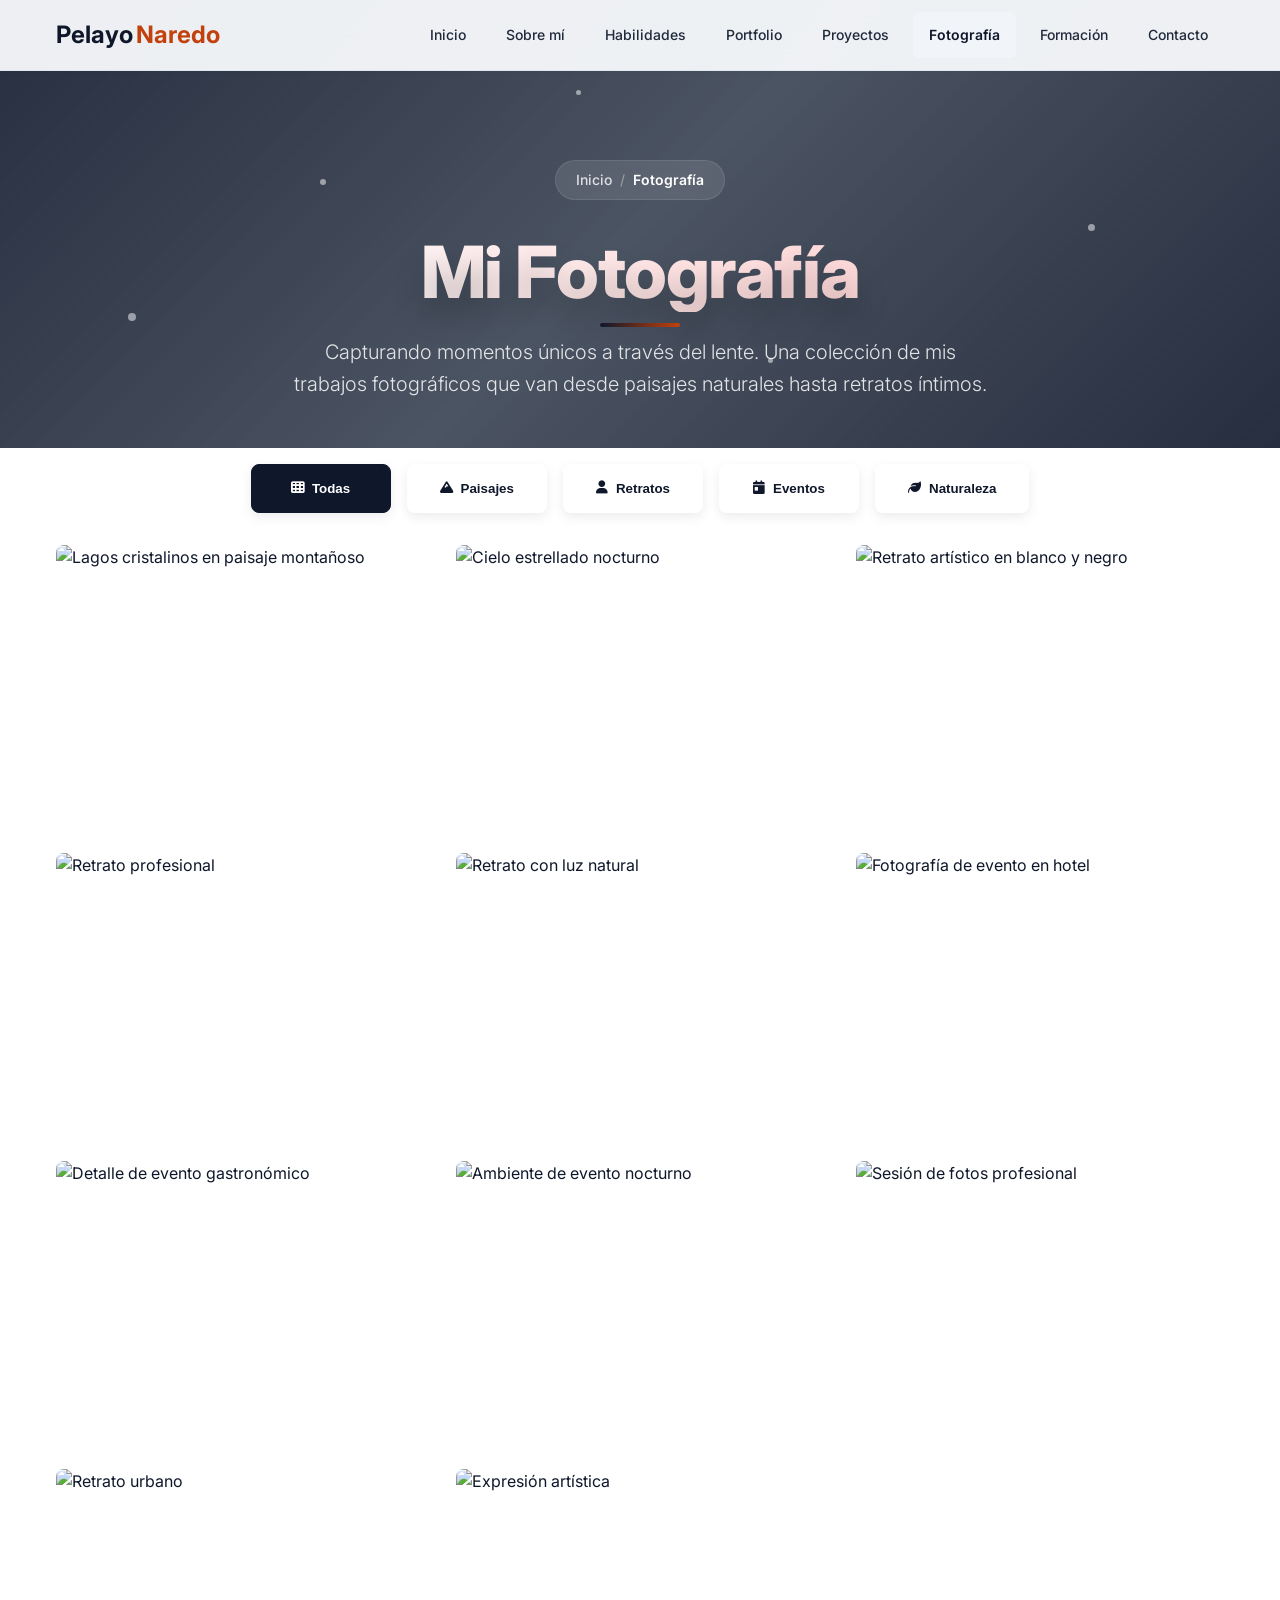
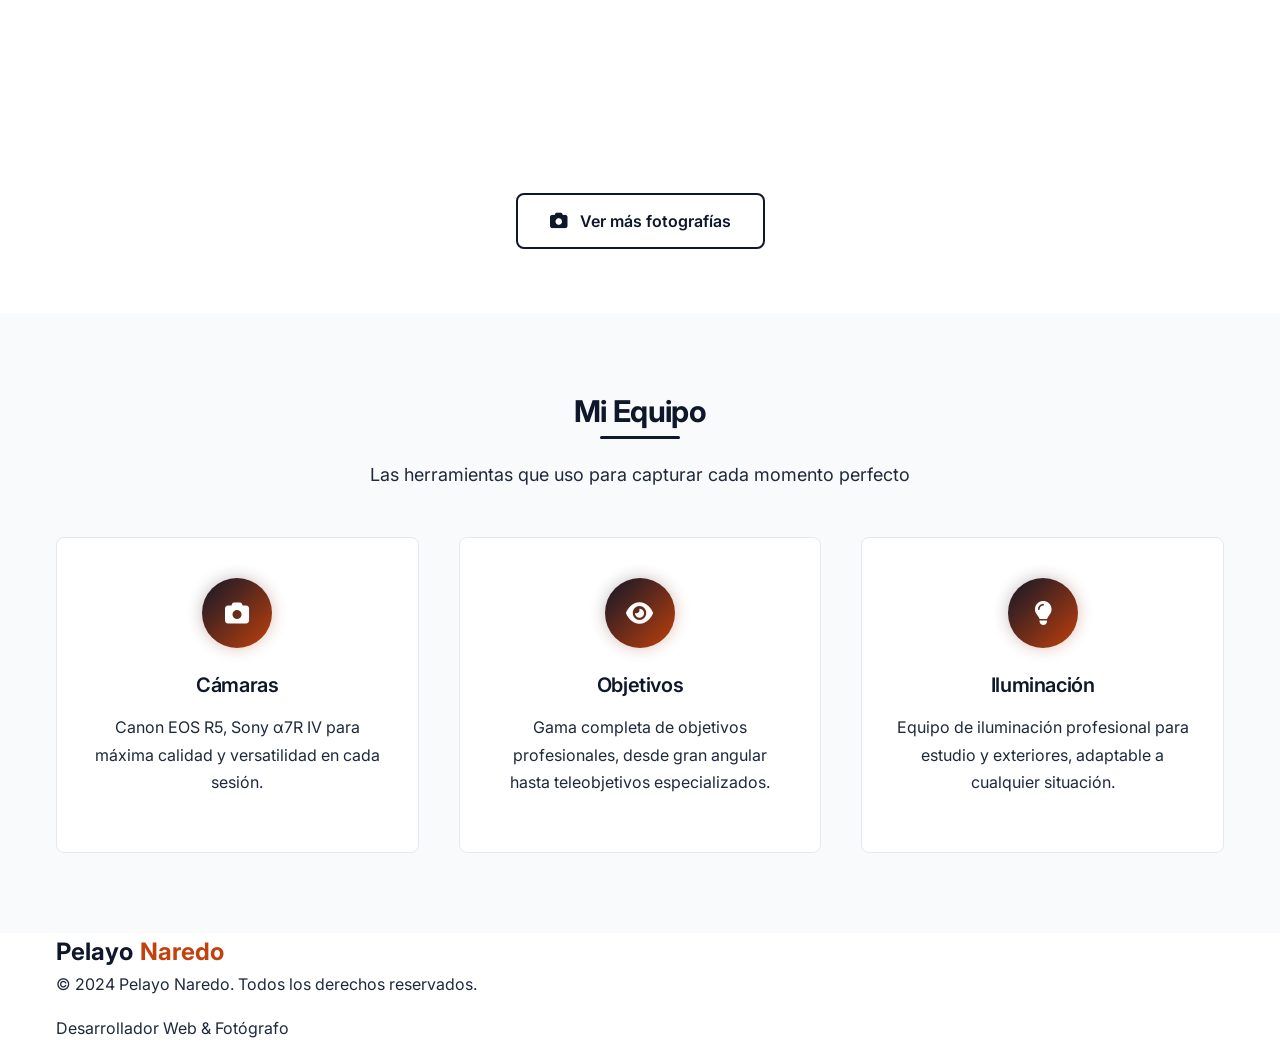
==== photography/index.html @ fce271da "Pagina actualizada completamente" ====
<!DOCTYPE html>
<html lang="es">
  <head>
    <meta charset="UTF-8" />
    <meta name="viewport" content="width=device-width, initial-scale=1.0" />
    <title>Fotografía - Pelayo Naredo</title>
    <meta
      name="description"
      content="Portfolio fotográfico de Pelayo Naredo. Fotografía de paisajes, retratos y eventos con enfoque artístico y profesional."
    />
    <meta
      name="keywords"
      content="fotografía, portfolio fotográfico, paisajes, retratos, eventos, fotografía profesional"
    />
    <meta name="author" content="Pelayo Naredo" />

    <!-- Open Graph / Facebook -->
    <meta property="og:type" content="website" />
    <meta
      property="og:url"
      content="https://pelayonaredo.github.io/photography/"
    />
    <meta property="og:title" content="Fotografía - Pelayo Naredo" />
    <meta
      property="og:description"
      content="Portfolio fotográfico de Pelayo Naredo"
    />
    <meta property="og:image" content="../images/fotografía/lagos01.jpg" />

    <!-- Favicon -->
    <link rel="icon" type="image/x-icon" href="../favicon.ico" />

    <!-- Google Fonts -->
    <link rel="preconnect" href="https://fonts.googleapis.com" />
    <link rel="preconnect" href="https://fonts.gstatic.com" crossorigin />
    <link
      href="https://fonts.googleapis.com/css2?family=Inter:wght@300;400;500;600;700&family=Playfair+Display:wght@400;500;600;700&display=swap"
      rel="stylesheet"
    />

    <!-- Font Awesome -->
    <link
      rel="stylesheet"
      href="https://cdnjs.cloudflare.com/ajax/libs/font-awesome/6.4.0/css/all.min.css"
    />

    <!-- AOS Animation Library -->
    <link href="https://unpkg.com/aos@2.3.1/dist/aos.css" rel="stylesheet" />

    <!-- Lightbox CSS -->
    <link
      rel="stylesheet"
      href="https://cdnjs.cloudflare.com/ajax/libs/lightbox2/2.11.4/css/lightbox.min.css"
    />

    <!-- Base CSS -->
    <link rel="stylesheet" href="../css/style.css" />
    <!-- Photography specific CSS -->
    <link rel="stylesheet" href="./css/photography.css" />
  </head>
  <body>
    <!-- Navigation -->
    <nav class="navbar" id="navbar">
      <div class="nav-container">
        <div class="nav-logo">
          <a href="../index.html">
            <span class="logo-text">Pelayo</span>
            <span class="logo-accent">Naredo</span>
          </a>
        </div>

        <div class="nav-menu" id="nav-menu">
          <a href="../index.html" class="nav-link">Inicio</a>
          <a href="../index.html#about" class="nav-link">Sobre mí</a>
          <a href="../index.html#skills" class="nav-link">Habilidades</a>
          <a href="../index.html#portfolio-preview" class="nav-link"
            >Portfolio</a
          >
          <a href="../projects/index.html" class="nav-link">Proyectos</a>
          <a href="./index.html" class="nav-link active">Fotografía</a>
          <a href="../index.html#formation" class="nav-link">Formación</a>
          <a href="../index.html#contact" class="nav-link">Contacto</a>
        </div>

        <button
          class="nav-toggle"
          id="nav-toggle"
          aria-label="Abrir menú de navegación"
        >
          <span class="bar"></span>
          <span class="bar"></span>
          <span class="bar"></span>
        </button>
      </div>
    </nav>
    <!-- Page Header -->
    <header class="page-header photography-header">
      <!-- Elementos decorativos para animación -->
      <div class="particle"></div>
      <div class="particle"></div>
      <div class="particle"></div>
      <div class="particle"></div>
      <div class="particle"></div>

      <!-- Efecto de marco fotográfico -->
      <div class="photo-frame">
        <div class="frame-corner corner-top-left"></div>
        <div class="frame-corner corner-top-right"></div>
        <div class="frame-corner corner-bottom-left"></div>
        <div class="frame-corner corner-bottom-right"></div>
      </div>

      <div class="container">
        <div class="page-header-content" data-aos="fade-up">
          <nav aria-label="breadcrumb" class="breadcrumb">
            <a href="../index.html" class="breadcrumb-link">Inicio</a>
            <span class="breadcrumb-separator">/</span>
            <span class="breadcrumb-current">Fotografía</span>
          </nav>
          <h1 class="page-title">Mi Fotografía</h1>
          <p class="page-subtitle">
            Capturando momentos únicos a través del lente. Una colección de mis
            trabajos fotográficos que van desde paisajes naturales hasta
            retratos íntimos.
          </p>
        </div>
      </div>
    </header>

    <!-- Filter Section -->
    <section class="filter-section">
      <div class="container">
        <div class="filter-controls" data-aos="fade-up" data-aos-delay="200">
          <button
            class="filter-btn active"
            data-filter="all"
            aria-pressed="true"
          >
            <i class="fas fa-th" aria-hidden="true"></i>
            Todas
          </button>
          <button
            class="filter-btn"
            data-filter="landscapes"
            aria-pressed="false"
          >
            <i class="fas fa-mountain" aria-hidden="true"></i>
            Paisajes
          </button>
          <button
            class="filter-btn"
            data-filter="portraits"
            aria-pressed="false"
          >
            <i class="fas fa-user" aria-hidden="true"></i>
            Retratos
          </button>
          <button class="filter-btn" data-filter="events" aria-pressed="false">
            <i class="fas fa-calendar-day" aria-hidden="true"></i>
            Eventos
          </button>
          <button class="filter-btn" data-filter="nature" aria-pressed="false">
            <i class="fas fa-leaf" aria-hidden="true"></i>
            Naturaleza
          </button>
        </div>
      </div>
    </section>

    <!-- Photography Gallery -->
    <main class="photography-main">
      <div class="container">
        <div class="photography-grid" id="photography-grid">
          <!-- Lagos -->
          <article
            class="photo-item"
            data-category="landscapes nature"
            data-aos="fade-up"
            data-aos-delay="100"
          >
            <div class="photo-container">
              <img
                src="../images/fotografía/lagos01.jpg"
                alt="Lagos cristalinos en paisaje montañoso"
                loading="lazy"
              />
              <div class="photo-overlay">
                <div class="photo-info">
                  <h3 class="photo-title">Lagos Cristalinos</h3>
                  <p class="photo-category">Paisajes • Naturaleza</p>
                </div>
                <div class="photo-actions">
                  <a
                    href="../images/fotografía/lagos01.jpg"
                    data-lightbox="gallery"
                    data-title="Lagos Cristalinos - Capturando la serenidad de las aguas montañosas"
                    class="photo-action-btn"
                    aria-label="Ver imagen en tamaño completo"
                  >
                    <i class="fas fa-expand" aria-hidden="true"></i>
                  </a>
                  <button
                    class="photo-action-btn photo-info-btn"
                    data-photo="lagos01"
                    aria-label="Ver información de la foto"
                  >
                    <i class="fas fa-info" aria-hidden="true"></i>
                  </button>
                </div>
              </div>
            </div>
          </article>

          <!-- Estrellas -->
          <article
            class="photo-item"
            data-category="landscapes nature"
            data-aos="fade-up"
            data-aos-delay="150"
          >
            <div class="photo-container">
              <img
                src="../images/fotografía/estrellas01.jpg"
                alt="Cielo estrellado nocturno"
                loading="lazy"
              />
              <div class="photo-overlay">
                <div class="photo-info">
                  <h3 class="photo-title">Cielo Estrellado</h3>
                  <p class="photo-category">Paisajes • Nocturna</p>
                </div>
                <div class="photo-actions">
                  <a
                    href="../images/fotografía/estrellas01.jpg"
                    data-lightbox="gallery"
                    data-title="Cielo Estrellado - La magia de la fotografía nocturna"
                    class="photo-action-btn"
                    aria-label="Ver imagen en tamaño completo"
                  >
                    <i class="fas fa-expand" aria-hidden="true"></i>
                  </a>
                  <button
                    class="photo-action-btn photo-info-btn"
                    data-photo="estrellas01"
                    aria-label="Ver información de la foto"
                  >
                    <i class="fas fa-info" aria-hidden="true"></i>
                  </button>
                </div>
              </div>
            </div>
          </article>

          <!-- Retrato DB1 -->
          <article
            class="photo-item"
            data-category="portraits"
            data-aos="fade-up"
            data-aos-delay="200"
          >
            <div class="photo-container">
              <img
                src="../images/fotografía/db1.jpg"
                alt="Retrato artístico en blanco y negro"
                loading="lazy"
              />
              <div class="photo-overlay">
                <div class="photo-info">
                  <h3 class="photo-title">Retrato Artístico</h3>
                  <p class="photo-category">Retratos • B&N</p>
                </div>
                <div class="photo-actions">
                  <a
                    href="../images/fotografía/db1.jpg"
                    data-lightbox="gallery"
                    data-title="Retrato Artístico - Expresión y emoción en blanco y negro"
                    class="photo-action-btn"
                    aria-label="Ver imagen en tamaño completo"
                  >
                    <i class="fas fa-expand" aria-hidden="true"></i>
                  </a>
                  <button
                    class="photo-action-btn photo-info-btn"
                    data-photo="db1"
                    aria-label="Ver información de la foto"
                  >
                    <i class="fas fa-info" aria-hidden="true"></i>
                  </button>
                </div>
              </div>
            </div>
          </article>

          <!-- Retrato DB2 -->
          <article
            class="photo-item"
            data-category="portraits"
            data-aos="fade-up"
            data-aos-delay="250"
          >
            <div class="photo-container">
              <img
                src="../images/fotografía/db2.jpg"
                alt="Retrato profesional"
                loading="lazy"
              />
              <div class="photo-overlay">
                <div class="photo-info">
                  <h3 class="photo-title">Retrato Profesional</h3>
                  <p class="photo-category">Retratos • Estudio</p>
                </div>
                <div class="photo-actions">
                  <a
                    href="../images/fotografía/db2.jpg"
                    data-lightbox="gallery"
                    data-title="Retrato Profesional - Iluminación y composición estudiada"
                    class="photo-action-btn"
                    aria-label="Ver imagen en tamaño completo"
                  >
                    <i class="fas fa-expand" aria-hidden="true"></i>
                  </a>
                  <button
                    class="photo-action-btn photo-info-btn"
                    data-photo="db2"
                    aria-label="Ver información de la foto"
                  >
                    <i class="fas fa-info" aria-hidden="true"></i>
                  </button>
                </div>
              </div>
            </div>
          </article>

          <!-- Retrato DB3 -->
          <article
            class="photo-item"
            data-category="portraits"
            data-aos="fade-up"
            data-aos-delay="300"
          >
            <div class="photo-container">
              <img
                src="../images/fotografía/db3.jpg"
                alt="Retrato con luz natural"
                loading="lazy"
              />
              <div class="photo-overlay">
                <div class="photo-info">
                  <h3 class="photo-title">Luz Natural</h3>
                  <p class="photo-category">Retratos • Exterior</p>
                </div>
                <div class="photo-actions">
                  <a
                    href="../images/fotografía/db3.jpg"
                    data-lightbox="gallery"
                    data-title="Luz Natural - Aprovechando la iluminación dorada"
                    class="photo-action-btn"
                    aria-label="Ver imagen en tamaño completo"
                  >
                    <i class="fas fa-expand" aria-hidden="true"></i>
                  </a>
                  <button
                    class="photo-action-btn photo-info-btn"
                    data-photo="db3"
                    aria-label="Ver información de la foto"
                  >
                    <i class="fas fa-info" aria-hidden="true"></i>
                  </button>
                </div>
              </div>
            </div>
          </article>

          <!-- Hotel HH1 -->
          <article
            class="photo-item"
            data-category="events"
            data-aos="fade-up"
            data-aos-delay="350"
          >
            <div class="photo-container">
              <img
                src="../images/fotografía/hh1.jpg"
                alt="Fotografía de evento en hotel"
                loading="lazy"
              />
              <div class="photo-overlay">
                <div class="photo-info">
                  <h3 class="photo-title">Evento Corporativo</h3>
                  <p class="photo-category">Eventos • Hotel</p>
                </div>
                <div class="photo-actions">
                  <a
                    href="../images/fotografía/hh1.jpg"
                    data-lightbox="gallery"
                    data-title="Evento Corporativo - Capturando momentos profesionales"
                    class="photo-action-btn"
                    aria-label="Ver imagen en tamaño completo"
                  >
                    <i class="fas fa-expand" aria-hidden="true"></i>
                  </a>
                  <button
                    class="photo-action-btn photo-info-btn"
                    data-photo="hh1"
                    aria-label="Ver información de la foto"
                  >
                    <i class="fas fa-info" aria-hidden="true"></i>
                  </button>
                </div>
              </div>
            </div>
          </article>

          <!-- Hotel HH2 -->
          <article
            class="photo-item"
            data-category="events"
            data-aos="fade-up"
            data-aos-delay="400"
          >
            <div class="photo-container">
              <img
                src="../images/fotografía/hh2.jpg"
                alt="Detalle de evento gastronómico"
                loading="lazy"
              />
              <div class="photo-overlay">
                <div class="photo-info">
                  <h3 class="photo-title">Gastronomía</h3>
                  <p class="photo-category">Eventos • Culinario</p>
                </div>
                <div class="photo-actions">
                  <a
                    href="../images/fotografía/hh2.jpg"
                    data-lightbox="gallery"
                    data-title="Gastronomía - Arte culinario en cada detalle"
                    class="photo-action-btn"
                    aria-label="Ver imagen en tamaño completo"
                  >
                    <i class="fas fa-expand" aria-hidden="true"></i>
                  </a>
                  <button
                    class="photo-action-btn photo-info-btn"
                    data-photo="hh2"
                    aria-label="Ver información de la foto"
                  >
                    <i class="fas fa-info" aria-hidden="true"></i>
                  </button>
                </div>
              </div>
            </div>
          </article>

          <!-- Hotel HH3 -->
          <article
            class="photo-item"
            data-category="events"
            data-aos="fade-up"
            data-aos-delay="450"
          >
            <div class="photo-container">
              <img
                src="../images/fotografía/hh3.jpg"
                alt="Ambiente de evento nocturno"
                loading="lazy"
              />
              <div class="photo-overlay">
                <div class="photo-info">
                  <h3 class="photo-title">Ambiente Nocturno</h3>
                  <p class="photo-category">Eventos • Noche</p>
                </div>
                <div class="photo-actions">
                  <a
                    href="../images/fotografía/hh3.jpg"
                    data-lightbox="gallery"
                    data-title="Ambiente Nocturno - La elegancia de la noche"
                    class="photo-action-btn"
                    aria-label="Ver imagen en tamaño completo"
                  >
                    <i class="fas fa-expand" aria-hidden="true"></i>
                  </a>
                  <button
                    class="photo-action-btn photo-info-btn"
                    data-photo="hh3"
                    aria-label="Ver información de la foto"
                  >
                    <i class="fas fa-info" aria-hidden="true"></i>
                  </button>
                </div>
              </div>
            </div>
          </article>

          <!-- ONNE 1 -->
          <article
            class="photo-item"
            data-category="portraits events"
            data-aos="fade-up"
            data-aos-delay="500"
          >
            <div class="photo-container">
              <img
                src="../images/fotografía/onne1.jpg"
                alt="Sesión de fotos profesional"
                loading="lazy"
              />
              <div class="photo-overlay">
                <div class="photo-info">
                  <h3 class="photo-title">Sesión Profesional</h3>
                  <p class="photo-category">Retratos • Moda</p>
                </div>
                <div class="photo-actions">
                  <a
                    href="../images/fotografía/onne1.jpg"
                    data-lightbox="gallery"
                    data-title="Sesión Profesional - Estilo y personalidad"
                    class="photo-action-btn"
                    aria-label="Ver imagen en tamaño completo"
                  >
                    <i class="fas fa-expand" aria-hidden="true"></i>
                  </a>
                  <button
                    class="photo-action-btn photo-info-btn"
                    data-photo="onne1"
                    aria-label="Ver información de la foto"
                  >
                    <i class="fas fa-info" aria-hidden="true"></i>
                  </button>
                </div>
              </div>
            </div>
          </article>

          <!-- ONNE 2 -->
          <article
            class="photo-item"
            data-category="portraits"
            data-aos="fade-up"
            data-aos-delay="550"
          >
            <div class="photo-container">
              <img
                src="../images/fotografía/onne2.jpg"
                alt="Retrato urbano"
                loading="lazy"
              />
              <div class="photo-overlay">
                <div class="photo-info">
                  <h3 class="photo-title">Retrato Urbano</h3>
                  <p class="photo-category">Retratos • Urbano</p>
                </div>
                <div class="photo-actions">
                  <a
                    href="../images/fotografía/onne2.jpg"
                    data-lightbox="gallery"
                    data-title="Retrato Urbano - Conexión con el entorno"
                    class="photo-action-btn"
                    aria-label="Ver imagen en tamaño completo"
                  >
                    <i class="fas fa-expand" aria-hidden="true"></i>
                  </a>
                  <button
                    class="photo-action-btn photo-info-btn"
                    data-photo="onne2"
                    aria-label="Ver información de la foto"
                  >
                    <i class="fas fa-info" aria-hidden="true"></i>
                  </button>
                </div>
              </div>
            </div>
          </article>

          <!-- ONNE 3 -->
          <article
            class="photo-item"
            data-category="portraits"
            data-aos="fade-up"
            data-aos-delay="600"
          >
            <div class="photo-container">
              <img
                src="../images/fotografía/onne3.jpg"
                alt="Expresión artística"
                loading="lazy"
              />
              <div class="photo-overlay">
                <div class="photo-info">
                  <h3 class="photo-title">Expresión Artística</h3>
                  <p class="photo-category">Retratos • Arte</p>
                </div>
                <div class="photo-actions">
                  <a
                    href="../images/fotografía/onne3.jpg"
                    data-lightbox="gallery"
                    data-title="Expresión Artística - Emociones capturadas"
                    class="photo-action-btn"
                    aria-label="Ver imagen en tamaño completo"
                  >
                    <i class="fas fa-expand" aria-hidden="true"></i>
                  </a>
                  <button
                    class="photo-action-btn photo-info-btn"
                    data-photo="onne3"
                    aria-label="Ver información de la foto"
                  >
                    <i class="fas fa-info" aria-hidden="true"></i>
                  </button>
                </div>
              </div>
            </div>
          </article>
        </div>

        <!-- Load More Button -->
        <div class="load-more-section" data-aos="fade-up" data-aos-delay="650">
          <button class="btn btn-outline load-more-btn" id="load-more-photos">
            <i class="fas fa-camera" aria-hidden="true"></i>
            Ver más fotografías
          </button>
        </div>
      </div>
    </main>

    <!-- Photo Info Modal -->
    <div
      class="modal fade"
      id="photoInfoModal"
      tabindex="-1"
      aria-labelledby="photoInfoModalLabel"
      aria-hidden="true"
    >
      <div class="modal-dialog modal-lg">
        <div class="modal-content">
          <div class="modal-header">
            <h2 class="modal-title" id="photoInfoModalLabel">
              Información de la Fotografía
            </h2>
            <button
              type="button"
              class="btn-close"
              data-bs-dismiss="modal"
              aria-label="Cerrar modal"
            >
              <i class="fas fa-times" aria-hidden="true"></i>
            </button>
          </div>
          <div class="modal-body">
            <div id="photo-info-content">
              <!-- Content will be loaded dynamically -->
            </div>
          </div>
        </div>
      </div>
    </div>

    <!-- Equipment Section -->
    <section class="equipment-section">
      <div class="container">
        <div class="section-header" data-aos="fade-up">
          <h2 class="section-title">Mi Equipo</h2>
          <p class="section-subtitle">
            Las herramientas que uso para capturar cada momento perfecto
          </p>
        </div>

        <div class="equipment-grid" data-aos="fade-up" data-aos-delay="200">
          <div class="equipment-item">
            <div class="equipment-icon">
              <i class="fas fa-camera" aria-hidden="true"></i>
            </div>
            <h3 class="equipment-title">Cámaras</h3>
            <p class="equipment-description">
              Canon EOS R5, Sony α7R IV para máxima calidad y versatilidad en
              cada sesión.
            </p>
          </div>

          <div class="equipment-item">
            <div class="equipment-icon">
              <i class="fas fa-eye" aria-hidden="true"></i>
            </div>
            <h3 class="equipment-title">Objetivos</h3>
            <p class="equipment-description">
              Gama completa de objetivos profesionales, desde gran angular hasta
              teleobjetivos especializados.
            </p>
          </div>

          <div class="equipment-item">
            <div class="equipment-icon">
              <i class="fas fa-lightbulb" aria-hidden="true"></i>
            </div>
            <h3 class="equipment-title">Iluminación</h3>
            <p class="equipment-description">
              Equipo de iluminación profesional para estudio y exteriores,
              adaptable a cualquier situación.
            </p>
          </div>
        </div>
      </div>
    </section>

    <!-- Scroll to Top Button -->
    <button id="scroll-top" class="scroll-top-btn" aria-label="Volver arriba">
      <i class="fas fa-chevron-up" aria-hidden="true"></i>
    </button>

    <!-- Footer -->
    <footer class="footer">
      <div class="container">
        <div class="footer-content">
          <div class="footer-logo">
            <span class="logo-text">Pelayo</span>
            <span class="logo-text logo-accent">Naredo</span>
          </div>

          <div class="footer-text">
            <p>&copy; 2024 Pelayo Naredo. Todos los derechos reservados.</p>
            <p>Desarrollador Web & Fotógrafo</p>
          </div>
        </div>
      </div>
    </footer>

    <!-- Scripts -->
    <script src="https://unpkg.com/aos@2.3.1/dist/aos.js"></script>
    <script src="https://cdnjs.cloudflare.com/ajax/libs/lightbox2/2.11.4/js/lightbox.min.js"></script>
    <script src="../js/script.js"></script>
    <script src="./js/photography.js"></script>
  </body>
</html>
---- css/style.css ----
/* ===== CSS RESET & BASE STYLES ===== */
* {
  margin: 0;
  padding: 0;
  box-sizing: border-box;
}

html {
  scroll-behavior: smooth;
  font-size: 16px;
}

body {
  font-family: "Inter", sans-serif;
  line-height: 1.6;
  color: var(--text-primary);
  background-color: var(--bg-primary);
  overflow-x: hidden;
}

/* ===== ACCESSIBILITY IMPROVEMENTS ===== */
/* Enhanced focus management for keyboard navigation */
*:focus {
  outline: var(--focus-outline-width) solid var(--focus-ring);
  outline-offset: var(--focus-outline-offset);
  border-radius: 4px;
}

*:focus:not(:focus-visible) {
  outline: none;
}

*:focus-visible {
  outline: var(--focus-outline-width) solid var(--focus-ring);
  outline-offset: var(--focus-outline-offset);
  box-shadow: 0 0 0
    calc(var(--focus-outline-width) + var(--focus-outline-offset))
    var(--focus-ring-offset);
}

/* Enhanced high contrast mode support */
@media (prefers-contrast: high) {
  :root {
    --primary-color: #000080;
    --text-primary: #000000;
    --text-secondary: #000000;
    --text-tertiary: #000000;
    --bg-primary: #ffffff;
    --bg-secondary: #ffffff;
    --bg-tertiary: #ffffff;
    --border-primary: #000000;
    --border-secondary: #000000;
    --accent-color: #800000;
    --success-color: #006400;
    --warning-color: #ff8c00;
    --error-color: #8b0000;
    --info-color: #000080;
  }

  /* Ensure all interactive elements have strong borders in high contrast */
  button,
  a,
  input,
  textarea,
  select {
    border: 2px solid currentColor !important;
  }
}

/* Reduced motion support with better fallbacks */
@media (prefers-reduced-motion: reduce) {
  *,
  *::before,
  *::after {
    animation-duration: 0.01ms !important;
    animation-iteration-count: 1 !important;
    transition-duration: 0.01ms !important;
    scroll-behavior: auto !important;
    transform: none !important;
  }
  /* Disable parallax and complex animations */
}

/* Color vision deficiency support */
@media (prefers-color-scheme: dark) {
  :root {
    --bg-primary: #0f172a;
    --bg-secondary: #1e293b;
    --bg-tertiary: #334155;
    --text-primary: #f8fafc;
    --text-secondary: #e2e8f0;
    --text-tertiary: #cbd5e1;
    --text-muted: #94a3b8;
    --border-primary: #475569;
    --border-secondary: #64748b;
    --border-tertiary: #94a3b8;
  }
}

/* Minimum touch target sizes for mobile accessibility */
@media (pointer: coarse) {
  button,
  a,
  input,
  textarea,
  select,
  [role="button"] {
    min-height: var(--min-touch-target);
    min-width: var(--min-touch-target);
  }

  /* Increase spacing for touch interfaces */
  .nav-links li {
    margin: 0 8px;
  }

  .social-links a {
    margin: 0 8px;
  }
}

/* ===== CSS VARIABLES ===== */
:root {
  /* Ultra-Accessible Color Palette - WCAG AAA Compliant */

  /* Primary Colors - Deep blue family with AAA contrast ratios */
  --primary-color: #0f172a; /* Very dark slate blue - 15.7:1 contrast ratio */
  --primary-dark: #020617; /* Nearly black blue for maximum contrast */
  --primary-medium: #1e293b; /* Medium dark blue for secondary elements */
  --primary-light: #334155; /* Lighter blue that still maintains high contrast */
  --primary-accent: #1d4ed8; /* Bright blue for interactive elements */
  --primary-subtle: #f1f5f9; /* Very light blue-gray for backgrounds */

  /* Secondary Colors - Warm gray family for balance */
  --secondary-color: #78716c; /* Warm gray with excellent contrast */
  --secondary-dark: #44403c; /* Dark warm gray */
  --secondary-light: #a8a29e; /* Light warm gray for secondary text */
  --secondary-subtle: #fafaf9; /* Warm off-white background */

  /* Accent Colors - Accessible orange/amber for highlights */
  --accent-color: #c2410c; /* Dark orange-red - high contrast */
  --accent-dark: #9a3412; /* Very dark orange for text */
  --accent-medium: #ea580c; /* Medium orange for interactive elements */
  --accent-light: #fb923c; /* Lighter orange for hover states */
  --accent-subtle: #fed7aa; /* Light orange for backgrounds */

  /* Text Colors - Maximum contrast and readability */
  --text-primary: #0f172a; /* Primary text - nearly black blue */
  --text-secondary: #1e293b; /* Secondary text - dark blue-gray */
  --text-tertiary: #475569; /* Tertiary text - medium gray (7:1 contrast) */
  --text-muted: #64748b; /* Muted text - still accessible (4.8:1 contrast) */
  --text-inverse: #ffffff; /* White text for dark backgrounds */
  --text-on-primary: #ffffff; /* White text on primary color backgrounds */
  --text-on-accent: #ffffff; /* White text on accent color backgrounds */

  /* Background Colors - Layered system for clear hierarchy */
  --bg-primary: #ffffff; /* Pure white - primary background */
  --bg-secondary: #f8fafc; /* Light blue-tinted white */
  --bg-tertiary: #f1f5f9; /* Slightly darker blue-tinted background */
  --bg-card: #ffffff; /* Card backgrounds */
  --bg-elevated: #ffffff; /* Elevated surfaces (modals, dropdowns) */
  --bg-overlay: rgba(15, 23, 42, 0.75); /* Dark overlay with transparency */
  --bg-glass: rgba(255, 255, 255, 0.1); /* Glass effect background */

  /* Border Colors - Clear visual hierarchy */
  --border-primary: #e2e8f0; /* Primary borders */
  --border-secondary: #cbd5e1; /* Secondary borders */
  --border-tertiary: #94a3b8; /* Tertiary borders */
  --border-focus: #1d4ed8; /* Focus indicator border */
  --border-error: #dc2626; /* Error state border */

  /* Status Colors - WCAG AAA compliant semantic colors */
  --success-color: #14532d; /* Dark green for text (10.8:1 contrast) */
  --success-bg: #dcfce7; /* Light green background */
  --success-border: #16a34a; /* Medium green border */

  --warning-color: #92400e; /* Dark amber for text (8.2:1 contrast) */
  --warning-bg: #fef3c7; /* Light amber background */
  --warning-border: #d97706; /* Medium amber border */

  --error-color: #991b1b; /* Dark red for text (9.4:1 contrast) */
  --error-bg: #fef2f2; /* Light red background */
  --error-border: #dc2626; /* Medium red border */

  --info-color: #1e3a8a; /* Dark blue for text (11.2:1 contrast) */
  --info-bg: #eff6ff; /* Light blue background */
  --info-border: #3b82f6; /* Medium blue border */

  /* Interactive States - Enhanced for accessibility */
  --hover-bg: rgba(29, 78, 216, 0.08); /* Subtle hover background */
  --hover-border: rgba(29, 78, 216, 0.2); /* Hover border overlay */
  --focus-ring: #1d4ed8; /* Focus ring color */
  --focus-ring-offset: #ffffff; /* Focus ring offset color */
  --active-bg: rgba(29, 78, 216, 0.12); /* Active state background */
  --disabled-bg: #f1f5f9; /* Disabled element background */
  --disabled-text: #94a3b8; /* Disabled text color */
  --disabled-border: #e2e8f0; /* Disabled element border */

  /* Gradient Colors - Accessible gradients */
  --gradient-primary: linear-gradient(135deg, #0f172a 0%, #1e293b 100%);
  --gradient-accent: linear-gradient(135deg, #c2410c 0%, #ea580c 100%);
  --gradient-subtle: linear-gradient(135deg, #f8fafc 0%, #f1f5f9 100%);

  /* Shadow Colors - Subtle and accessible */
  --shadow-sm: rgba(15, 23, 42, 0.04);
  --shadow-md: rgba(15, 23, 42, 0.08);
  --shadow-lg: rgba(15, 23, 42, 0.12);
  --shadow-xl: rgba(15, 23, 42, 0.16);

  /* Accessibility Enhancement Variables */
  --min-touch-target: 44px; /* Minimum touch target size */
  --focus-outline-width: 2px; /* Focus outline thickness */
  --focus-outline-offset: 2px; /* Focus outline offset */
  /* Accessible Gradients */
  --gradient-overlay: linear-gradient(
    135deg,
    rgba(29, 78, 216, 0.85) 0%,
    rgba(30, 58, 138, 0.9) 100%
  );
  --gradient-hero: linear-gradient(
    135deg,
    rgba(17, 24, 39, 0.7) 0%,
    rgba(29, 78, 216, 0.8) 100%
  );
  /* Typography */
  --font-primary: "Inter", sans-serif;
  --font-display: "Inter", system-ui, -apple-system, sans-serif;
  --font-mono: "SF Mono", Monaco, "Cascadia Code", monospace;

  /* Spacing */
  --container-padding: 0 1rem;
  --section-padding: 4rem 0;
  --card-padding: 2rem;
  --button-padding: 0.75rem 1.5rem;

  /* Z-index scale */
  --z-dropdown: 1000;
  --z-sticky: 1020;
  --z-fixed: 1030;
  --z-modal-backdrop: 1040;
  --z-modal: 1050;
  --z-popover: 1060;
  --z-tooltip: 1070;
  --z-toast: 1080;

  /* Transition variables */
  --transition-fast: 0.15s ease-in-out;
  --transition-medium: 0.25s ease-in-out;
  --transition-slow: 0.35s ease-in-out;
  /* Border radius scale */
  --radius-sm: 0.25rem;
  --radius-md: 0.375rem;
  --radius-lg: 0.5rem;
  --radius-xl: 0.75rem;
  --radius-2xl: 1rem;
  --radius-full: 9999px;
  /* Size scale */
  --size-xs: 0.75rem;
  --size-sm: 0.875rem;
  --size-base: 1rem;
  --size-lg: 1.125rem;
  --size-xl: 1.25rem;
  --size-2xl: 1.5rem;
  --size-3xl: 1.875rem;
  --size-4xl: 2.25rem;
  --size-5xl: 3rem;
  --size-6xl: 3.75rem; /* Additional gradients and backgrounds for portfolio section */
  --background-gradient-secondary: linear-gradient(
    135deg,
    var(--bg-secondary) 0%,
    var(--bg-tertiary) 50%,
    var(--bg-secondary) 100%
  );
  --overlay-pattern: radial-gradient(
    circle at 25% 25%,
    var(--primary-accent) 0%,
    transparent 50%
  );
}

/* ===== LOADING SCREEN ===== */
/* Loading screen styles removed */

/* ===== TYPOGRAPHY ===== */
h1,
h2,
h3,
h4,
h5,
h6 {
  font-family: var(--font-display);
  font-weight: 600;
  line-height: 1.3;
  letter-spacing: -0.02em;
  color: var(--text-primary);
  margin-bottom: 0.75em;
}

h1 {
  font-size: var(--size-5xl);
  font-weight: 700;
}

h2 {
  font-size: var(--size-4xl);
  font-weight: 700;
}

h3 {
  font-size: var(--size-3xl);
  font-weight: 600;
}

h4 {
  font-size: var(--size-2xl);
  font-weight: 600;
}

h5 {
  font-size: var(--size-xl);
  font-weight: 600;
}

h6 {
  font-size: var(--size-lg);
  font-weight: 600;
}

p {
  color: var(--text-secondary);
  line-height: 1.7;
  margin-bottom: 1em;
}

a {
  color: var(--primary-accent);
  text-decoration: none;
  transition: var(--transition-fast);
}

a:hover {
  color: var(--primary-color);
  text-decoration: underline;
  text-decoration-thickness: 2px;
  text-underline-offset: 3px;
}

a:focus {
  outline: var(--focus-outline-width) solid var(--focus-ring);
  outline-offset: var(--focus-outline-offset);
  border-radius: var(--radius-sm);
}

strong,
b {
  font-weight: 600;
  color: var(--text-primary);
}

em,
i {
  font-style: italic;
}

small {
  font-size: var(--size-sm);
  color: var(--text-muted);
}

/* Enhanced text hierarchy */

/* ===== UTILITY CLASSES ===== */
.container {
  max-width: 1200px;
  margin: 0 auto;
  padding: var(--container-padding);
}

.section-padding {
  padding: var(--section-padding);
}

.text-primary {
  color: var(--text-primary);
}

.text-secondary {
  color: var(--text-secondary);
}

/* High contrast utilities */
@media (prefers-contrast: high) {
  .text-primary,
  .text-secondary,
  .text-tertiary {
    color: var(--high-contrast-text);
  }

  .bg-primary,
  .bg-secondary,
  .bg-tertiary,
  .bg-card {
    background-color: var(--high-contrast-bg);
  }
}

/* ===== NAVIGATION ===== */
.navbar {
  position: fixed;
  top: 0;
  left: 0;
  width: 100%;
  background: rgba(248, 250, 252, 0.95);
  -webkit-backdrop-filter: blur(16px);
  backdrop-filter: blur(16px);
  border-bottom: 1px solid var(--border-primary);
  z-index: var(--z-fixed);
  transition: var(--transition-medium);
  box-shadow: 0 1px 3px var(--shadow-sm);
}

.navbar.scrolled {
  background: rgba(248, 250, 252, 0.98);
  box-shadow: 0 4px 12px var(--shadow-md);
  border-bottom-color: var(--border-secondary);
}

.nav-container {
  max-width: 1200px;
  margin: 0 auto;
  padding: 0 1rem;
  display: flex;
  justify-content: space-between;
  align-items: center;
  height: 70px;
}

.nav-logo a {
  text-decoration: none;
  display: flex;
  align-items: center;
  font-family: var(--font-display);
  font-size: 1.5rem;
  font-weight: 600;
}

.logo-text {
  color: var(--text-primary);
  font-weight: 700;
  font-size: 1.5rem;
}

.logo-accent {
  color: var(--accent-color);
  margin-left: 0.2rem;
  font-weight: 700;
}

.nav-menu {
  display: flex;
  align-items: center;
  gap: 0.5rem;
  transition: var(--transition-medium);
}

.nav-link {
  text-decoration: none;
  color: var(--text-secondary);
  font-weight: 500;
  font-size: var(--size-sm);
  position: relative;
  transition: var(--transition-fast);
  padding: 0.75rem 1rem;
  border-radius: var(--radius-md);
  min-height: var(--min-touch-target);
  display: flex;
  align-items: center;
  justify-content: center;
}

.nav-link:hover {
  color: var(--primary-color);
  background-color: var(--hover-bg);
  transform: translateY(-1px);
}

.nav-link.active {
  color: var(--primary-color);
  background-color: var(--primary-subtle);
  font-weight: 600;
}

.nav-link:focus {
  outline: var(--focus-outline-width) solid var(--focus-ring);
  outline-offset: var(--focus-outline-offset);
}

.nav-toggle {
  display: none;
  flex-direction: column;
  cursor: pointer;
  padding: 0.75rem;
  border: none;
  background: transparent;
  border-radius: var(--radius-md);
  min-height: var(--min-touch-target);
  min-width: var(--min-touch-target);
  position: relative;
  z-index: calc(var(--z-fixed) + 1);
}

.nav-toggle:hover {
  background-color: var(--hover-bg);
}

.nav-toggle:focus {
  outline: var(--focus-outline-width) solid var(--focus-ring);
  outline-offset: var(--focus-outline-offset);
}

.bar {
  width: 20px;
  height: 2px;
  background: var(--text-primary);
  margin: 2px 0;
  transition: var(--transition-medium);
  border-radius: var(--radius-full);
  transform-origin: center;
}

.nav-toggle.active .bar:nth-child(1) {
  transform: rotate(45deg) translate(4px, 4px);
}

.nav-toggle.active .bar:nth-child(2) {
  opacity: 0;
  transform: scale(0);
}

.nav-toggle.active .bar:nth-child(3) {
  transform: rotate(-45deg) translate(4px, -4px);
}

/* Responsive navigation */
@media (max-width: 768px) {
  .nav-menu {
    position: fixed;
    top: 70px;
    left: 0;
    width: 100%;
    height: calc(100vh - 70px);
    background: rgba(248, 250, 252, 0.98);
    -webkit-backdrop-filter: blur(20px);
    backdrop-filter: blur(20px);
    flex-direction: column;
    justify-content: flex-start;
    align-items: center;
    padding-top: 2rem;
    gap: 1rem;
    transform: translateX(-100%);
    opacity: 0;
    visibility: hidden;
    transition: all var(--transition-medium);
    z-index: var(--z-fixed);
    border-top: 1px solid var(--border-primary);
    box-shadow: 0 4px 20px var(--shadow-lg);
  }

  .nav-menu.active {
    transform: translateX(0);
    opacity: 1;
    visibility: visible;
  }

  .nav-link {
    width: 90%;
    max-width: 300px;
    text-align: center;
    padding: 1rem 2rem;
    font-size: var(--size-lg);
    font-weight: 500;
    border: 1px solid var(--border-primary);
    background: var(--bg-card);
    color: var(--text-primary);
    box-shadow: 0 2px 8px var(--shadow-sm);
  }

  .nav-link:hover,
  .nav-link.active {
    background: var(--primary-color);
    color: var(--text-on-primary);
    border-color: var(--primary-color);
    transform: translateY(-2px);
    box-shadow: 0 4px 12px var(--shadow-md);
  }

  .nav-toggle {
    display: flex;
  }

  /* Prevent body scroll when menu is open */
  body.nav-open {
    overflow: hidden;
  }
}

/* ===== BUTTONS ===== */
.btn {
  display: inline-flex;
  align-items: center;
  justify-content: center;
  gap: 0.5rem;
  padding: 0.75rem 1.5rem;
  border: none;
  border-radius: var(--border-radius);
  font-family: var(--font-primary);
  font-size: 0.9rem;
  font-weight: 500;
  text-decoration: none;
  cursor: pointer;
  transition: var(--transition-medium);
  position: relative;
  overflow: hidden;
  min-height: 44px; /* Minimum touch target size */
  min-width: 44px;
}

.btn:focus {
  outline: 2px solid var(--primary-color);
  outline-offset: 2px;
}

.btn-primary {
  background: var(--gradient-primary);
  color: var(--text-on-primary);
  border: 1px solid var(--primary-color);
  box-shadow: 0 2px 8px var(--shadow-md);
}

.btn-primary:hover {
  transform: translateY(-2px);
  box-shadow: 0 6px 20px var(--shadow-lg);
  background: linear-gradient(
    135deg,
    var(--primary-dark) 0%,
    var(--primary-medium) 100%
  );
  border-color: var(--primary-dark);
}

.btn-primary:focus {
  box-shadow: 0 0 0 3px var(--focus-ring), 0 2px 8px var(--shadow-md);
  outline: none;
}

.btn-primary:active {
  transform: translateY(0);
  background: var(--primary-dark);
}

.btn-secondary {
  background: var(--gradient-accent);
  color: var(--text-on-accent);
  border: 1px solid var(--accent-color);
  box-shadow: 0 2px 8px var(--shadow-md);
}

.btn-secondary:hover {
  transform: translateY(-2px);
  box-shadow: 0 6px 20px var(--shadow-lg);
  background: linear-gradient(
    135deg,
    var(--accent-dark) 0%,
    var(--accent-medium) 100%
  );
  border-color: var(--accent-dark);
}

.btn-secondary:focus {
  box-shadow: 0 0 0 3px rgba(194, 65, 12, 0.3), 0 2px 8px var(--shadow-md);
  outline: none;
}

.btn-secondary:active {
  transform: translateY(0);
  background: var(--accent-dark);
}

.btn-outline {
  background: transparent;
  color: var(--primary-subtle);
  border: 2px solid var(--primary-subtle);
  transition: all var(--transition-medium);
}

.btn-outline:hover {
  background: var(--primary-color);
  color: var(--text-on-primary);
  border-color: var(--primary-color);
  transform: translateY(-1px);
  box-shadow: 0 4px 12px var(--shadow-md);
}

.btn-outline:focus {
  box-shadow: 0 0 0 3px var(--focus-ring);
  outline: none;
}

.btn-outline:active {
  transform: translateY(0);
}

.btn-icon {
  width: var(--min-touch-target);
  height: var(--min-touch-target);
  border-radius: 50%;
  background: var(--bg-card);
  border: 1px solid var(--border-primary);
  display: flex;
  align-items: center;
  justify-content: center;
  cursor: pointer;
  transition: var(--transition-medium);
  box-shadow: 0 2px 8px var(--shadow-sm);
  color: var(--text-secondary);
}

.btn-icon:hover {
  background: var(--primary-color);
  color: var(--text-on-primary);
  border-color: var(--primary-color);
  transform: scale(1.05);
  box-shadow: 0 4px 12px var(--shadow-md);
}

.btn-icon:focus {
  box-shadow: 0 0 0 3px var(--focus-ring), 0 2px 8px var(--shadow-sm);
  outline: none;
}

.btn-icon:active {
  transform: scale(1);
}

.btn-full {
  width: 100%;
}

/* ===== HERO SECTION ===== */
.hero {
  position: relative;
  height: 100vh;
  display: flex;
  align-items: center;
  justify-content: center;
  overflow: hidden;
}

.hero-background {
  position: absolute;
  top: 0;
  left: 0;
  width: 100%;
  height: 100%;
  z-index: -2;
}

.hero-overlay {
  position: absolute;
  top: 0;
  left: 0;
  width: 100%;
  height: 100%;
  background: var(--gradient-overlay);
  z-index: -1;
}

.hero-image {
  width: 100%;
  height: 100%;
  object-fit: cover;
  object-position: center;
}

.hero-content {
  text-align: center;
  color: white;
  z-index: 1;
}

.hero-title {
  font-family: var(--font-display);
  font-size: clamp(2.5rem, 5vw, 4rem);
  font-weight: 700;
  line-height: 1.2;
  margin-bottom: 1.5rem;
}

.title-line {
  display: block;
  font-size: 2rem;
  font-weight: 900;
  opacity: 0.9;
  margin-bottom: 0.5rem;
  text-shadow: #fff 2px 2px 5px;
}

.title-name {
  display: block;
  background: linear-gradient(135deg, #fff 0%, var(--accent-light) 100%);
  -webkit-background-clip: text;
  -webkit-text-fill-color: transparent;
  background-clip: text;
}

.title-profession {
  height: 2rem;
  display: block;
  font-size: 0.6em;
  color: var(--accent-light);
  margin-top: 0.5rem;
}

.hero-description {
  color: var(--text-on-primary);
  font-size: 1.25rem;
  max-width: 600px;
  margin: 0 auto 2rem;
  opacity: 0.9;
  line-height: 1.6;
}

.hero-buttons {
  display: flex;
  gap: 1rem;
  justify-content: center;
  flex-wrap: wrap;
}

.hero-scroll {
  position: absolute;
  bottom: 2rem;
  left: 44%;
  z-index: 1;
}

.scroll-down {
  display: flex;
  flex-direction: column;
  align-items: center;
  color: white;
  text-decoration: none;
  font-size: 0.9rem;
  transition: var(--transition-medium);
}

.scroll-down:hover {
  transform: translateY(-5px);
}

.scroll-arrow {
  width: 2px;
  height: 30px;
  margin-top: 0.5rem;
  position: relative;
  animation: scroll-bounce 2s infinite;
}

.scroll-arrow::after {
  content: "";
  position: absolute;
  bottom: -5px;
  left: -4px;
  width: 10px;
  height: 10px;
  border-right: 2px solid white;
  border-bottom: 2px solid white;
  transform: rotate(45deg);
}

@keyframes scroll-bounce {
  0%,
  20% {
    transform: translateY(0);
  }
  50% {
    transform: translateY(10px);
  }
  80%,
  100% {
    transform: translateY(0);
  }
}

/* ===== SECTIONS ===== */
section {
  padding: var(--section-padding);
}

.section-header {
  text-align: center;
  margin-bottom: 4rem;
}

.section-title {
  font-family: var(--font-display);
  font-size: clamp(2rem, 4vw, 3rem);
  font-weight: 700;
  color: var(--text-primary);
  margin-bottom: 1rem;
  position: relative;
  line-height: 1.2;
  letter-spacing: -0.02em;
}

.section-title::after {
  content: "";
  position: absolute;
  bottom: -12px;
  left: 50%;
  transform: translateX(-50%);
  width: 60px;
  height: 4px;
  background: var(--gradient-accent);
  border-radius: var(--radius-full);
}

.section-subtitle {
  font-size: var(--size-lg);
  color: var(--text-secondary);
  max-width: 600px;
  margin: 0 auto;
  line-height: 1.6;
}

/* ===== ABOUT SECTION ===== */
.about {
  background: linear-gradient(
    135deg,
    var(--bg-primary) 0%,
    var(--bg-secondary) 100%
  );
  position: relative;
  overflow: hidden;
}

.about::before {
  content: "";
  position: absolute;
  top: 0;
  left: 0;
  right: 0;
  bottom: 0;
  background: url('data:image/svg+xml,<svg xmlns="http://www.w3.org/2000/svg" viewBox="0 0 100 100"><defs><pattern id="grain" width="100" height="100" patternUnits="userSpaceOnUse"><circle cx="25" cy="25" r="1" fill="%23ddd" opacity="0.1"/><circle cx="75" cy="75" r="1" fill="%23ddd" opacity="0.1"/><circle cx="50" cy="10" r="1" fill="%23ddd" opacity="0.1"/><circle cx="20" cy="80" r="1" fill="%23ddd" opacity="0.1"/></pattern></defs><rect width="100" height="100" fill="url(%23grain)"/></svg>');
  pointer-events: none;
}

.about-content {
  display: grid;
  gap: 3rem;
  align-items: start;
  position: relative;
  z-index: 1;
  width: 100%;
}

/* Profile Card */
.profile-card {
  border-radius: 24px;
  padding: 2rem;
  box-shadow: 0 20px 60px rgba(0, 0, 0, 0.1);
  border: 1px solid rgba(255, 255, 255, 0.2);
  -webkit-backdrop-filter: blur(10px);
  backdrop-filter: blur(10px);
  transition: var(--transition-medium);
  width: 100%;
  height: fit-content;
}

.profile-card:hover {
  transform: translateY(-5px);
  box-shadow: 0 30px 80px rgba(0, 0, 0, 0.15);
}

.profile-image {
  position: relative;
  margin-bottom: 1.5rem;
}

.profile-img {
  width: 100%;
  height: 700px;
  object-fit: cover;
  object-position: top;
  border-radius: 16px;
  transition: var(--transition-medium);
}

.profile-badge {
  position: absolute;
  top: 1rem;
  right: 1rem;
  background: var(--gradient-primary);
  color: white;
  padding: 0.5rem 1rem;
  border-radius: 20px;
  font-size: 0.9rem;
  font-weight: 600;
  display: flex;
  align-items: center;
  gap: 0.5rem;
  box-shadow: 0 4px 12px rgba(37, 99, 235, 0.3);
  z-index: 2;
}

.profile-info {
  text-align: center;
}

.profile-name {
  font-size: 1.5rem;
  font-weight: 700;
  color: var(--text-primary);
  margin-bottom: 0.5rem;
  font-family: var(--font-display);
}

.profile-role {
  color: var(--accent-color);
  font-weight: 600;
  margin-bottom: 2rem;
  font-size: 1.1rem;
}

.profile-stats {
  display: grid;
  grid-template-columns: repeat(3, 1fr);
  gap: 1rem;
}

.stat-box {
  background: var(--bg-secondary);
  padding: 1rem;
  border-radius: 12px;
  text-align: center;
  transition: var(--transition-medium);
  min-width: 0;
}

.stat-box:hover {
  background: var(--accent-color);
  color: white;
  transform: translateY(-2px);
}

.stat-number {
  display: block;
  font-size: 1.5rem;
  font-weight: 700;
  color: var(--accent-color);
  line-height: 1;
}

.stat-box:hover .stat-number {
  color: white;
}

.stat-label {
  font-size: 0.8rem;
  color: var(--accent-color);
  margin-top: 0.25rem;
  display: block;
}

.stat-box:hover .stat-label {
  color: rgba(255, 255, 255, 0.9);
}

/* About Details */
.about-details {
  margin-top: 4rem;
  padding: 0;
  max-width: 100%;
}

.about-intro {
  margin-bottom: 3rem;
}

.about-intro h3 {
  font-size: 1.8rem;
  font-weight: 700;
  color: var(--text-dark);
  margin-bottom: 1rem;
  font-family: var(--font-display);
}

.intro-text {
  font-size: 1.1rem;
  color: var(--text-medium);
  line-height: 1.7;
  margin-bottom: 2rem;
}

.intro-text strong {
  color: var(--accent-primary);
  font-weight: 600;
}

/* Journey Timeline */
.journey-timeline {
  margin-bottom: 3rem;
  position: relative;
}

.journey-timeline::before {
  content: "";
  position: absolute;
  left: 20px;
  top: 20px;
  bottom: 20px;
  width: 2px;
  background: linear-gradient(
    to bottom,
    var(--accent-primary),
    var(--accent-light)
  );
}

.timeline-item {
  display: flex;
  align-items: flex-start;
  gap: 1.5rem;
  margin-bottom: 2rem;
  position: relative;
}

.timeline-marker {
  width: 40px;
  height: 40px;
  border-radius: 50%;
  background: var(--gradient-primary);
  display: flex;
  align-items: center;
  justify-content: center;
  color: white;
  font-size: 1rem;
  flex-shrink: 0;
  box-shadow: 0 4px 12px rgba(37, 99, 235, 0.3);
  position: relative;
  z-index: 1;
}

.timeline-content {
  background: var(--background-white);
  padding: 1.5rem;
  border-radius: 12px;
  box-shadow: 0 4px 20px rgba(0, 0, 0, 0.08);
  border: 1px solid var(--border-secondary);
  flex: 1;
  transition: var(--transition-medium);
}

.timeline-content:hover {
  transform: translateY(-2px);
  box-shadow: 0 8px 30px rgba(0, 0, 0, 0.12);
}

.timeline-content h4 {
  font-size: 1.1rem;
  font-weight: 600;
  color: var(--text-dark);
  margin-bottom: 0.5rem;
}

.timeline-content p {
  color: var(--text-medium);
  line-height: 1.6;
}

/* Passion Areas */
.passion-areas {
  max-width: 100%;
}

.passion-areas h3 {
  font-size: 1.8rem;
  font-weight: 700;
  color: var(--text-dark);
  margin-bottom: 2rem;
  font-family: var(--font-display);
}

.passion-grid {
  display: grid;
  grid-template-columns: 1fr 1fr;
  gap: 1.5rem;
  max-width: 100%;
}

.passion-item {
  background: var(--background-white);
  padding: 1.5rem;
  border-radius: 16px;
  box-shadow: 0 4px 20px rgba(0, 0, 0, 0.08);
  border: 1px solid var(--border-secondary);
  transition: var(--transition-medium);
  text-align: center;
}

.passion-item:hover {
  transform: translateY(-5px);
  box-shadow: 0 12px 40px rgba(0, 0, 0, 0.15);
  border-color: var(--accent-light);
}

.passion-icon {
  width: 60px;
  height: 60px;
  border-radius: 16px;
  background: var(--gradient-primary);
  display: flex;
  align-items: center;
  justify-content: center;
  color: white;
  font-size: 1.5rem;
  margin: 0 auto 1rem;
  transition: var(--transition-medium);
}

.passion-item:hover .passion-icon {
  transform: scale(1.1);
  box-shadow: 0 8px 25px rgba(37, 99, 235, 0.4);
}

.passion-item h4 {
  font-size: 1.1rem;
  font-weight: 600;
  color: var(--text-dark);
  margin-bottom: 0.5rem;
}

.passion-item p {
  color: var(--text-medium);
  line-height: 1.6;
  font-size: 0.95rem;
}

/* ===== SKILLS SECTION ===== */
.skills {
  background: var(--bg-secondary);
  padding: 5rem 0;
  position: relative;
  overflow: hidden;
}

.skills::before {
  content: "";
  position: absolute;
  top: 0;
  left: 0;
  right: 0;
  bottom: 0;
  background: linear-gradient(
    135deg,
    transparent 0%,
    rgba(29, 78, 216, 0.03) 50%,
    transparent 100%
  );
  pointer-events: none;
}

/* Skills Overview */
.skills-overview {
  margin-bottom: 4rem;
}

.skills-stats {
  display: grid;
  grid-template-columns: repeat(auto-fit, minmax(200px, 1fr));
  gap: 2rem;
  max-width: 800px;
  margin: 0 auto;
}

.stat-item {
  text-align: center;
  padding: 2rem 1rem;
  background: var(--bg-card);
  border: 1px solid var(--border-primary);
  border-radius: var(--radius-xl);
  transition: var(--transition-medium);
  position: relative;
  overflow: hidden;
}

.stat-item::before {
  content: "";
  position: absolute;
  top: 0;
  left: 0;
  right: 0;
  height: 4px;
  background: var(--gradient-accent);
}

.stat-item:hover {
  transform: translateY(-8px);
  box-shadow: 0 12px 32px var(--shadow-lg);
  border-color: var(--border-secondary);
}

.stat-number {
  font-size: var(--size-4xl);
  font-weight: 800;
  color: var(--primary-color);
  margin-bottom: 0.5rem;
  line-height: 1;
}

.stat-label {
  font-size: var(--size-sm);
  color: var(--accent-primary);
  font-weight: 500;
  text-transform: uppercase;
  letter-spacing: 0.05em;
}

/* Skills Categories */
.skills-categories {
  display: flex;
  flex-direction: column;
  gap: 3rem;
}

.skills-category {
  background: var(--bg-card);
  border: 1px solid var(--border-primary);
  border-radius: var(--radius-xl);
  padding: 2.5rem;
  box-shadow: 0 4px 20px var(--shadow-sm);
  transition: var(--transition-medium);
  position: relative;
}

.skills-category:hover {
  border-color: var(--border-secondary);
  box-shadow: 0 8px 32px var(--shadow-md);
}

/* Category Header */
.category-header {
  display: flex;
  align-items: center;
  gap: 1.5rem;
  margin-bottom: 2.5rem;
  padding-bottom: 1.5rem;
  border-bottom: 2px solid var(--border-primary);
}

.category-icon {
  width: 64px;
  height: 64px;
  background: var(--gradient-primary);
  border-radius: var(--radius-lg);
  display: flex;
  align-items: center;
  justify-content: center;
  font-size: 1.5rem;
  color: var(--text-on-primary);
  box-shadow: 0 4px 12px var(--shadow-sm);
}

.category-info h3 {
  font-size: var(--size-2xl);
  font-weight: 700;
  color: var(--text-primary);
  margin: 0 0 0.5rem 0;
  line-height: 1.2;
}

.category-description {
  color: var(--text-secondary);
  font-size: var(--size-base);
  margin: 0;
  line-height: 1.5;
}

/* Skills Grid */
.skills-grid {
  display: grid;
  grid-template-columns: repeat(auto-fit, minmax(300px, 1fr));
  gap: 1.5rem;
}

/* Skill Card */
.skill-card {
  background: var(--bg-primary);
  border: 1px solid var(--border-primary);
  border-radius: var(--radius-lg);
  padding: 1.75rem;
  transition: var(--transition-medium);
  position: relative;
  overflow: hidden;
}

.skill-card::before {
  content: "";
  position: absolute;
  top: 0;
  left: 0;
  width: 100%;
  height: 3px;
  background: var(--gradient-accent);
  transform: scaleX(0);
  transform-origin: left;
  transition: var(--transition-medium);
}

.skill-card:hover {
  transform: translateY(-4px);
  box-shadow: 0 8px 24px var(--shadow-md);
  border-color: var(--border-secondary);
}

.skill-card:hover::before {
  transform: scaleX(1);
}

/* Skill Header */
.skill-header {
  display: flex;
  align-items: center;
  gap: 1rem;
  margin-bottom: 1.25rem;
}

.skill-icon {
  width: 48px;
  height: 48px;
  background: var(--bg-secondary);
  border: 1px solid var(--border-primary);
  border-radius: var(--radius-md);
  display: flex;
  align-items: center;
  justify-content: center;
  flex-shrink: 0;
}

.skill-icon img {
  width: 32px;
  height: 32px;
  object-fit: contain;
}

.skill-info {
  flex: 1;
}

.skill-name {
  font-size: var(--size-lg);
  font-weight: 600;
  color: var(--text-primary);
  margin: 0 0 0.25rem 0;
  line-height: 1.2;
}

.skill-level {
  font-size: var(--size-sm);
  color: var(--text-muted);
  font-weight: 500;
  text-transform: uppercase;
  letter-spacing: 0.05em;
}

/* Skill Progress */
.skill-progress {
  position: relative;
  height: 8px;
  background: var(--bg-tertiary);
  border-radius: var(--radius-full);
  margin-bottom: 1rem;
  overflow: hidden;
}

.progress-fill {
  height: 100%;
  background: var(--gradient-accent);
  border-radius: var(--radius-full);
  width: 0;
  transition: width 2s cubic-bezier(0.25, 0.46, 0.45, 0.94);
  position: relative;
}

.progress-fill::after {
  content: "";
  position: absolute;
  top: 0;
  left: 0;
  right: 0;
  bottom: 0;
  background: linear-gradient(
    90deg,
    transparent 0%,
    rgba(255, 255, 255, 0.2) 50%,
    transparent 100%
  );
  animation: shimmer 2s infinite;
}

@keyframes shimmer {
  0% {
    transform: translateX(-100%);
  }
  100% {
    transform: translateX(100%);
  }
}

.progress-text {
  position: absolute;
  top: -1.5rem;
  right: 0;
  font-size: var(--size-xs);
  font-weight: 600;
  color: var(--text-tertiary);
}

/* Skill Tags */
.skill-tags {
  display: flex;
  flex-wrap: wrap;
  gap: 0.5rem;
}

.skill-tag {
  padding: 0.25rem 0.75rem;
  background: var(--bg-tertiary);
  color: var(--text-secondary);
  border: 1px solid var(--border-primary);
  border-radius: var(--radius-full);
  font-size: var(--size-xs);
  font-weight: 500;
  line-height: 1;
  transition: var(--transition-fast);
}

.skill-tag:hover {
  background: var(--primary-subtle);
  color: var(--primary-color);
  border-color: var(--primary-color);
}

/* Tech Chips for Development Projects */
.tech-chip {
  background: var(--accent-color);
  color: white;
  padding: 0.25rem 0.75rem;
  border-radius: 12px;
  font-size: 0.8rem;
  font-weight: 600;
  margin-right: 0.5rem;
  margin-bottom: 0.5rem;
  display: inline-block;
  transition: var(--transition-medium);
}

.tech-chip:hover {
  background: var(--accent-dark);
  transform: translateY(-1px);
}

/* Skills CTA */
.skills-cta {
  margin-top: 4rem;
  text-align: center;
}

.cta-content {
  max-width: 600px;
  margin: 0 auto;
  padding: 3rem 2rem;
  background: var(--gradient-primary);
  border-radius: var(--radius-xl);
  color: var(--text-on-primary);
  position: relative;
  overflow: hidden;
}

.cta-content::before {
  content: "";
  position: absolute;
  top: 0;
  left: 0;
  right: 0;
  bottom: 0;
  background: url('data:image/svg+xml,<svg xmlns="http://www.w3.org/2000/svg" viewBox="0 0 100 100"><defs><pattern id="grain" width="100" height="100" patternUnits="userSpaceOnUse"><circle cx="20" cy="20" r="1" fill="%23ffffff" opacity="0.1"/><circle cx="80" cy="40" r="1" fill="%23ffffff" opacity="0.1"/><circle cx="40" cy="80" r="1" fill="%23ffffff" opacity="0.1"/></pattern></defs><rect width="100" height="100" fill="url(%23grain)"/></svg>');
  pointer-events: none;
}

.cta-title {
  font-size: var(--size-2xl);
  font-weight: 700;
  margin-bottom: 1rem;
  color: var(--text-on-primary);
}

.cta-description {
  font-size: var(--size-lg);
  margin-bottom: 2rem;
  opacity: 0.9;
  line-height: 1.6;
}

.cta-button {
  background: var(--bg-card);
  color: var(--text-primary);
  border: 2px solid transparent;
  padding: 1rem 2rem;
  font-size: var(--size-base);
  font-weight: 600;
}

.cta-button:hover {
  background: transparent;
  color: var(--text-on-primary);
  border-color: var(--text-on-primary);
  transform: translateY(-2px);
}

/* Responsive Design */
@media (max-width: 768px) {
  .skills-stats {
    grid-template-columns: 1fr;
    gap: 1rem;
  }

  .stat-item {
    padding: 1.5rem 1rem;
  }

  .stat-number {
    font-size: var(--size-3xl);
  }

  .category-header {
    flex-direction: column;
    text-align: center;
    gap: 1rem;
  }

  .skills-grid {
    grid-template-columns: 1fr;
    gap: 1rem;
  }

  .skills-category {
    padding: 1.5rem;
  }

  .skill-card {
    padding: 1.25rem;
  }

  .cta-content {
    padding: 2rem 1.5rem;
  }

  .cta-title {
    font-size: var(--size-xl);
  }

  .cta-description {
    font-size: var(--size-base);
  }
}

@media (max-width: 640px) {
  .thumbnail-grid {
    grid-template-columns: repeat(4, 1fr);
  }

  .main-image img {
    max-height: 250px;
  }
}

/* ===== WORK SECTION (MI TRABAJO) ===== */
.work-section {
  background: var(--bg-secondary);
  padding: 5rem 0;
  position: relative;
  overflow: hidden;
}

.work-section::before {
  content: "";
  position: absolute;
  top: 0;
  left: 0;
  right: 0;
  bottom: 0;
  background: linear-gradient(
    135deg,
    transparent 0%,
    rgba(29, 78, 216, 0.03) 50%,
    transparent 100%
  );
  pointer-events: none;
}

.work-grid {
  display: grid;
  grid-template-columns: 1fr 1fr;
  gap: 3rem;
  margin-top: 3rem;
}

.work-card {
  background: var(--bg-primary);
  border-radius: 20px;
  padding: 2.5rem;
  box-shadow: 0 10px 40px rgba(0, 0, 0, 0.08);
  border: 1px solid var(--border-primary);
  transition: var(--transition-medium);
  position: relative;
  overflow: hidden;
}

.work-card::before {
  content: "";
  position: absolute;
  top: 0;
  left: 0;
  right: 0;
  bottom: 0;
  background: linear-gradient(
    135deg,
    rgba(37, 99, 235, 0.05) 0%,
    rgba(245, 158, 11, 0.05) 100%
  );
  opacity: 0;
  transition: var(--transition-medium);
  pointer-events: none;
}

.work-card:hover {
  transform: translateY(-10px);
  box-shadow: 0 20px 60px rgba(0, 0, 0, 0.15);
  border-color: var(--accent-color);
}

.work-card:hover::before {
  opacity: 1;
}

.work-card-header {
  display: flex;
  align-items: center;
  gap: 1.5rem;
  margin-bottom: 2rem;
}

.work-icon {
  width: 60px;
  height: 60px;
  border-radius: 16px;
  background: var(--gradient-primary);
  display: flex;
  align-items: center;
  justify-content: center;
  color: white;
  font-size: 1.5rem;
  flex-shrink: 0;
  transition: var(--transition-medium);
}

.work-card:hover .work-icon {
  transform: scale(1.1);
  box-shadow: 0 8px 25px rgba(37, 99, 235, 0.4);
}

.work-meta h3 {
  font-size: 1.4rem;
  font-weight: 700;
  color: var(--text-primary);
  margin-bottom: 0.5rem;
  font-family: var(--font-display);
}

.work-type {
  background: var(--accent-color);
  color: white;
  padding: 0.25rem 0.75rem;
  border-radius: 12px;
  font-size: 0.8rem;
  font-weight: 600;
}

.work-description {
  margin-bottom: 2rem;
}

.work-description p {
  color: var(--text-secondary);
  line-height: 1.7;
  font-size: 1rem;
}

.work-highlights {
  display: grid;
  grid-template-columns: repeat(3, 1fr);
  gap: 1rem;
  margin-bottom: 2rem;
}

.highlight-item {
  text-align: center;
  padding: 1rem;
  background: var(--bg-secondary);
  border-radius: 12px;
  transition: var(--transition-medium);
}

.highlight-item:hover {
  background: var(--accent-color);
  color: white;
  transform: translateY(-2px);
}

.highlight-number {
  display: block;
  font-size: 1.5rem;
  font-weight: 700;
  color: var(--accent-color);
  line-height: 1;
  margin-bottom: 0.25rem;
}

.highlight-item:hover .highlight-number {
  color: white;
}

.highlight-label {
  font-size: 0.8rem;
  color: var(--text-secondary);
  font-weight: 500;
}

.highlight-item:hover .highlight-label {
  color: rgba(255, 255, 255, 0.9);
}

.btn-work {
  display: inline-flex;
  align-items: center;
  gap: 0.5rem;
  padding: 0.75rem 1.5rem;
  border-radius: 12px;
  text-decoration: none;
  font-weight: 600;
  transition: var(--transition-medium);
  border: 2px solid transparent;
}

.btn-work.primary {
  background: var(--gradient-primary);
  color: white;
}

.btn-work.primary:hover {
  transform: translateY(-2px);
  box-shadow: 0 8px 25px rgba(37, 99, 235, 0.4);
}

.btn-work.secondary {
  background: transparent;
  color: white;
  border-color: white;
}

.btn-work.secondary:hover {
  background: var(--accent-primary);
  color: white;
  border-color: var(--accent-primary);
}

/* Work Card Specific Styles */
.development-card .work-icon {
  background: linear-gradient(135deg, #1d4ed8 0%, #3b82f6 100%);
}

.photography-card .work-icon {
  background: linear-gradient(135deg, #f59e0b 0%, #d97706 100%);
}

/* Work Categories */
.work-categories {
  display: flex;
  flex-wrap: wrap;
  gap: 0.5rem;
  margin-bottom: 2rem;
}

.category-chip {
  background: var(--bg-secondary);
  color: var(--text-secondary);
  padding: 0.5rem 1rem;
  border-radius: 20px;
  font-size: 0.8rem;
  font-weight: 500;
  transition: var(--transition-medium);
}

.category-chip:hover {
  background: var(--accent-color);
  color: white;
  transform: translateY(-1px);
}

/* Work Preview */
.work-preview {
  margin-bottom: 2rem;
}

/* Photo Gallery Preview */
.photo-gallery-preview {
  display: grid;
  grid-template-columns: 2fr 1fr;
  gap: 1rem;
  border-radius: 16px;
  overflow: hidden;
  box-shadow: 0 8px 25px rgba(0, 0, 0, 0.1);
  max-height: 180px;
}

.gallery-main {
  width: 100%;
  height: 100%;
  min-height: 120px;
  max-height: 180px;
  object-fit: cover;
  transition: var(--transition-medium);
  aspect-ratio: 3/2;
}

.gallery-grid {
  display: grid;
  grid-template-columns: 1fr 1fr;
  gap: 0.5rem;
  height: 100%;
}

.gallery-thumb {
  width: 100%;
  height: 100%;
  min-height: 55px;
  max-height: 85px;
  object-fit: cover;
  transition: var(--transition-medium);
  cursor: pointer;
  aspect-ratio: 1/1;
}

.gallery-main:hover,
.gallery-thumb:hover {
  transform: scale(1.05);
}

/* Preview Images for Development Projects */
.preview-images {
  display: grid;
  grid-template-columns: 2fr 1fr;
  gap: 1rem;
  border-radius: 16px;
  overflow: hidden;
  box-shadow: 0 8px 25px rgba(0, 0, 0, 0.1);
  max-height: 160px;
  margin-bottom: 1rem;
}

.preview-main {
  width: 100%;
  height: 100%;
  min-height: 100px;
  max-height: 160px;
  object-fit: cover;
  transition: var(--transition-medium);
  aspect-ratio: 16/10;
}

.preview-thumb {
  width: 100%;
  height: 100%;
  min-height: 75px;
  max-height: 75px;
  object-fit: cover;
  transition: var(--transition-medium);
  cursor: pointer;
  aspect-ratio: 4/3;
  margin-bottom: 0.5rem;
}

.preview-thumb:last-child {
  margin-bottom: 0;
}

.preview-main:hover,
.preview-thumb:hover {
  transform: scale(1.02);
  box-shadow: 0 4px 15px rgba(0, 0, 0, 0.2);
}

/* Work Actions */
.work-actions {
  display: flex;
  gap: 1rem;
  flex-wrap: wrap;
}

/* Photography Card specific styles */
.photography-card .category-chip:hover {
  background: var(--accent-color);
  color: white;
}

/* ===== LOADING STATES ===== */
.btn:disabled {
  opacity: 0.7;
  cursor: not-allowed;
  transform: none !important;
}

.fa-spinner {
  animation: spin 1s linear infinite;
}

.white-text {
  color: var(--text-on-primary);
}

/* ===== ENHANCED ANIMATIONS ===== */
.fade-in {
  animation: fadeIn 0.6s ease;
}

.slide-up {
  animation: slideUp 0.6s ease;
}

.scale-in {
  animation: scaleIn 0.4s ease;
}

@keyframes fadeIn {
  from {
    opacity: 0;
  }
  to {
    opacity: 1;
  }
}

@keyframes slideUp {
  from {
    transform: translateY(30px);
    opacity: 0;
  }
  to {
    transform: translateY(0);
    opacity: 1;
  }
}

@keyframes scaleIn {
  from {
    transform: scale(0.9);
    opacity: 0;
  }
  to {
    transform: scale(1);
    opacity: 1;
  }
}

/* Additional photo-item styles moved to photography/css/photography.css */

/* ===== IMPROVED ACCESSIBILITY ===== */
.btn:focus,
.btn-icon:focus,
.form-group input:focus,
.form-group textarea:focus,
.nav-link:focus {
  outline: 2px solid var(--focus-ring);
  outline-offset: 2px;
  border-radius: 4px;
}

/* ===== ADDITIONAL RESPONSIVE IMPROVEMENTS ===== */
@media (max-width: 1200px) {
  .photo-gallery-preview {
    max-height: 160px;
  }

  .gallery-main {
    min-height: 100px;
    max-height: 160px;
  }

  .gallery-thumb {
    min-height: 45px;
    max-height: 75px;
  }

  .preview-images {
    max-height: 140px;
  }

  .preview-main {
    min-height: 90px;
    max-height: 140px;
  }

  .preview-thumb {
    min-height: 65px;
    max-height: 65px;
  }
}

@media (max-width: 1024px) {
  .work-grid {
    grid-template-columns: 1fr;
    gap: 2rem;
  }

  .photo-gallery-preview {
    max-height: 180px;
    grid-template-columns: 3fr 2fr;
  }

  .preview-images {
    max-height: 160px;
    grid-template-columns: 3fr 2fr;
  }

  .preview-main {
    min-height: 100px;
    max-height: 160px;
  }
}

@media (max-width: 768px) {
  .work-section {
    padding: 3rem 0;
  }

  .work-card {
    padding: 2rem;
  }

  .work-card-header {
    gap: 1rem;
  }

  .work-icon {
    width: 50px;
    height: 50px;
    font-size: 1.2rem;
  }

  .work-meta h3 {
    font-size: 1.2rem;
  }

  .work-highlights {
    grid-template-columns: 1fr;
    gap: 0.75rem;
  }

  .highlight-item {
    padding: 0.75rem;
  }

  .highlight-number {
    font-size: 1.3rem;
  }
  .photo-gallery-preview {
    grid-template-columns: 1fr;
    max-height: 200px;
  }

  .gallery-main {
    height: 120px;
    min-height: 100px;
    max-height: 120px;
  }

  .gallery-grid {
    grid-template-columns: repeat(4, 1fr);
    height: auto;
    max-height: 80px;
  }
  .gallery-thumb {
    height: 75px;
    min-height: 60px;
    max-height: 75px;
  }

  .preview-images {
    grid-template-columns: 1fr;
    max-height: 180px;
  }

  .preview-main {
    height: 120px;
    min-height: 100px;
    max-height: 120px;
  }

  .preview-thumb {
    height: 60px;
    min-height: 50px;
    max-height: 60px;
    margin-bottom: 0.25rem;
  }

  .work-actions {
    flex-direction: column;
  }

  .btn-work {
    text-align: center;
    justify-content: center;
  }
}

@media (max-width: 480px) {
  .work-card {
    padding: 1.5rem;
  }

  .work-card-header {
    flex-direction: column;
    text-align: center;
    gap: 1rem;
  }

  .work-icon {
    width: 45px;
    height: 45px;
    font-size: 1.1rem;
  }

  .work-meta h3 {
    font-size: 1.1rem;
  }

  .work-description p {
    font-size: 0.95rem;
  }

  .work-categories {
    justify-content: center;
  }

  .category-chip {
    font-size: 0.75rem;
    padding: 0.4rem 0.8rem;
  }
  .gallery-grid {
    grid-template-columns: repeat(2, 1fr);
    max-height: 70px;
  }

  .gallery-thumb {
    height: 65px;
    min-height: 50px;
    max-height: 65px;
  }

  .photo-gallery-preview {
    max-height: 150px;
  }
  .gallery-main {
    height: 100px;
    min-height: 80px;
    max-height: 100px;
  }

  .preview-images {
    max-height: 140px;
  }

  .preview-main {
    height: 90px;
    min-height: 70px;
    max-height: 90px;
  }

  .preview-thumb {
    height: 45px;
    min-height: 40px;
    max-height: 45px;
    margin-bottom: 0.2rem;
  }
}

/* ===== RESPONSIVE DESIGN FOR PROFILE CARD ===== */

/* Desktop Large (1200px and up) */
@media (min-width: 1201px) {
  .about-content {
    grid-template-columns: 1fr 2fr;
    gap: 4rem;
  }

  .profile-card {
    max-width: 400px;
  }
}

/* Desktop Medium (769px to 1200px) */
@media (max-width: 1200px) {
  .about-content {
    grid-template-columns: 1fr 1.5fr;
    gap: 3rem;
  }

  .profile-card {
    max-width: 380px;
  }

  .profile-img {
    height: 600px;
  }
}

/* Tablet (577px to 768px) */
@media (max-width: 768px) {
  .about-content {
    grid-template-columns: 1fr;
    gap: 2rem;
  }

  .profile-card {
    max-width: 100%;
    padding: 1.5rem;
    margin: 0 auto;
  }

  .profile-img {
    height: 500px;
  }

  .profile-stats {
    grid-template-columns: repeat(3, 1fr);
    gap: 0.75rem;
  }

  .stat-box {
    padding: 0.875rem;
  }

  .stat-number {
    font-size: 1.25rem;
  }

  .stat-label {
    font-size: 0.75rem;
  }

  .profile-badge {
    font-size: 0.8rem;
    padding: 0.4rem 0.8rem;
  }
}

/* Mobile Large (481px to 576px) */
@media (max-width: 576px) {
  .profile-card {
    padding: 1.25rem;
    margin: 0;
    border-radius: 20px;
  }

  .profile-img {
    height: 400px;
    border-radius: 12px;
  }

  .profile-name {
    font-size: 1.3rem;
  }

  .profile-role {
    font-size: 1rem;
    margin-bottom: 1.5rem;
  }

  .profile-stats {
    gap: 0.5rem;
  }

  .stat-box {
    padding: 0.75rem 0.5rem;
  }

  .stat-number {
    font-size: 1.1rem;
  }

  .stat-label {
    font-size: 0.7rem;
    line-height: 1.2;
  }

  .profile-badge {
    font-size: 0.75rem;
    padding: 0.35rem 0.7rem;
    top: 0.75rem;
    right: 0.75rem;
  }
}

/* Mobile Small (320px to 480px) */
@media (max-width: 480px) {
  .profile-card {
    padding: 1rem;
    border-radius: 16px;
  }

  .profile-img {
    height: 350px;
  }

  .profile-name {
    font-size: 1.2rem;
  }

  .profile-role {
    font-size: 0.95rem;
  }

  .profile-stats {
    grid-template-columns: 1fr;
    gap: 0.5rem;
  }

  .stat-box {
    padding: 1rem;
    display: flex;
    justify-content: space-between;
    align-items: center;
    text-align: left;
  }

  .stat-number {
    font-size: 1.3rem;
    order: 2;
  }

  .stat-label {
    font-size: 0.8rem;
    order: 1;
    margin-top: 0;
  }

  .profile-badge {
    font-size: 0.7rem;
    padding: 0.3rem 0.6rem;
    gap: 0.3rem;
  }

  .profile-badge i {
    font-size: 0.7rem;
  }
}

/* Extra Small Mobile (max 375px) */
@media (max-width: 375px) {
  .profile-card {
    padding: 0.875rem;
  }

  .profile-img {
    height: 300px;
  }

  .profile-name {
    font-size: 1.1rem;
  }

  .profile-role {
    font-size: 0.9rem;
  }

  .stat-box {
    padding: 0.875rem;
  }

  .stat-number {
    font-size: 1.2rem;
  }

  .stat-label {
    font-size: 0.75rem;
  }
}

/* Landscape orientation adjustments for mobile */
@media (max-width: 768px) and (orientation: landscape) {
  .profile-img {
    height: 300px;
  }

  .profile-stats {
    grid-template-columns: repeat(3, 1fr);
  }

  .stat-box {
    padding: 0.5rem;
    text-align: center;
  }

  .stat-number {
    order: initial;
    font-size: 1rem;
  }

  .stat-label {
    order: initial;
    font-size: 0.65rem;
    margin-top: 0.25rem;
  }
}
/* ===== CONTACT SECTION ===== */
.contact {
  background: linear-gradient(
    135deg,
    var(--bg-primary) 0%,
    var(--bg-secondary) 100%
  );
  padding: 6rem 0;
  position: relative;
  overflow: hidden;
}

.contact::before {
  content: "";
  position: absolute;
  top: 0;
  left: 0;
  right: 0;
  bottom: 0;
  background: radial-gradient(
      circle at 30% 80%,
      rgba(37, 99, 235, 0.05) 0%,
      transparent 50%
    ),
    radial-gradient(
      circle at 80% 20%,
      rgba(37, 99, 235, 0.03) 0%,
      transparent 50%
    );
  pointer-events: none;
}

.contact-content {
  display: grid;
  grid-template-columns: 1fr 1fr;
  gap: 4rem;
  align-items: start;
  margin-bottom: 4rem;
  position: relative;
  z-index: 1;
}

/* Contact Info Styles */
.contact-info {
  background: var(--bg-card);
  border: 1px solid var(--border-primary);
  border-radius: var(--radius-xl);
  padding: 3rem;
  box-shadow: 0 8px 32px var(--shadow-lg);
  position: relative;
  overflow: hidden;
}

.contact-info::before {
  content: "";
  position: absolute;
  top: 0;
  left: 0;
  right: 0;
  height: 4px;
  background: var(--gradient-primary);
}

.contact-intro {
  margin-bottom: 3rem;
}

.contact-intro h3 {
  font-size: var(--size-2xl);
  font-weight: 700;
  color: var(--text-primary);
  margin-bottom: 1rem;
  font-family: var(--font-display);
}

.contact-intro p {
  color: var(--text-secondary);
  line-height: 1.7;
  font-size: var(--size-base);
}

.contact-items {
  margin-bottom: 3rem;
}

.contact-item {
  display: flex;
  align-items: flex-start;
  gap: 1.5rem;
  padding: 1.5rem;
  border-radius: var(--radius-lg);
  transition: var(--transition-medium);
  margin-bottom: 1rem;
  position: relative;
}

.contact-item:hover {
  background: var(--bg-primary);
  transform: translateX(8px);
  box-shadow: 0 4px 20px var(--shadow-sm);
}

.contact-icon {
  width: 56px;
  height: 56px;
  border-radius: var(--radius-lg);
  background: var(--gradient-primary);
  display: flex;
  align-items: center;
  justify-content: center;
  color: var(--text-on-primary);
  font-size: 1.25rem;
  flex-shrink: 0;
  box-shadow: 0 4px 12px var(--shadow-sm);
  transition: var(--transition-medium);
}

.contact-item:hover .contact-icon {
  transform: scale(1.1);
  box-shadow: 0 6px 20px var(--shadow-md);
}

.contact-details {
  flex: 1;
}

.contact-details h4 {
  font-size: var(--size-lg);
  font-weight: 600;
  color: var(--text-primary);
  margin-bottom: 0.5rem;
}

.contact-details p {
  color: var(--text-secondary);
  margin-bottom: 0.5rem;
  font-weight: 500;
}

.contact-link {
  color: var(--primary-color);
  text-decoration: none;
  font-size: var(--size-sm);
  font-weight: 500;
  transition: var(--transition-fast);
}

.contact-link:hover {
  color: var(--accent-primary);
  text-decoration: underline;
}

.availability {
  display: inline-block;
  background: var(--success-light);
  color: var(--success-color);
  padding: 0.25rem 0.75rem;
  border-radius: var(--radius-md);
  font-size: var(--size-xs);
  font-weight: 500;
  margin-top: 0.25rem;
}

/* CONTACT FORM STYLES */
.contact-form-container {
  background: var(--bg-card);
  border: 1px solid var(--border-primary);
  border-radius: var(--radius-xl);
  padding: 3rem;
  box-shadow: 0 8px 32px var(--shadow-lg);
  position: relative;
  overflow: hidden;
}

.contact-form-container::before {
  content: "";
  position: absolute;
  top: 0;
  left: 0;
  right: 0;
  height: 4px;
  background: var(--gradient-accent);
}

.contact-form-header {
  margin-bottom: 2rem;
}

.contact-form-header h3 {
  font-size: var(--size-2xl);
  font-weight: 700;
  color: var(--text-primary);
  margin-bottom: 0.5rem;
  font-family: var(--font-display);
}

.contact-form-header p {
  color: var(--text-secondary);
  font-size: var(--size-base);
}

.contact-form {
  display: flex;
  flex-direction: column;
  gap: 1.5rem;
}

.form-row {
  display: grid;
  grid-template-columns: 1fr 1fr;
  gap: 1.5rem;
}

.form-group {
  display: flex;
  flex-direction: column;
}

.form-group label {
  font-size: var(--size-sm);
  font-weight: 600;
  color: var(--text-primary);
  margin-bottom: 0.5rem;
}

.form-group input,
.form-group select,
.form-group textarea {
  padding: 0.75rem 1rem;

  border: 1px solid var(--border-primary);
  border-radius: var(--radius-md);
  font-family: var(--font-primary);
  font-size: var(--size-base);
  color: var(--text-primary);
  transition: var(--transition-fast);
  background-color: var(--bg-primary);
  width: 100%;
}

.form-group input:focus,
.form-group select:focus,
.form-group textarea:focus {
  border-color: var(--primary-color);
  box-shadow: 0 0 0 3px rgba(29, 78, 216, 0.15);
  outline: none;
}

.form-group input::placeholder,
.form-group select::placeholder,
.form-group textarea::placeholder {
  color: var(--text-muted);
}

.form-group textarea {
  resize: vertical;
  min-height: 150px;
}

.form-footer {
  display: flex;
  align-items: center;
  justify-content: space-between;
  flex-wrap: wrap;
  gap: 1rem;
  margin-top: 1rem;
}

.privacy-note {
  font-size: var(--size-sm);
  color: var(--text-muted);
  margin: 0;
  max-width: 350px;
}

.btn-contact {
  padding: 0.75rem 1.5rem;
  font-weight: 600;
  font-size: var(--size-base);
  display: flex;
  align-items: center;
  gap: 0.5rem;
  transition: var(--transition-medium);
}

.btn-contact:hover {
  transform: translateY(-2px);
  box-shadow: 0 8px 25px var(--shadow-md);
}

.form-status {
  margin-top: 1rem;
  padding: 0.75rem 1rem;
  border-radius: var(--radius-md);
  font-size: var(--size-sm);
  font-weight: 500;
  display: none;
}

.form-status.success {
  background: var(--success-bg);
  border: 1px solid var(--success-border);
  color: var(--success-color);
  display: block;
}

.form-status.error {
  background: var(--error-bg);
  border: 1px solid var(--error-border);
  color: var(--error-color);
  display: block;
}

/* Responsive styles for contact form */
@media (max-width: 768px) {
  .contact-content {
    grid-template-columns: 1fr;
    gap: 3rem;
  }

  .contact-form-container,
  .contact-info {
    padding: 2rem;
  }

  .form-row {
    grid-template-columns: 1fr;
    gap: 1rem;
  }

  .form-footer {
    flex-direction: column;
    align-items: flex-start;
  }

  .btn-contact {
    width: 100%;
    justify-content: center;
  }
}

@media (max-width: 480px) {
  .contact-form-container,
  .contact-info {
    padding: 1.5rem;
  }

  .contact-form-header h3 {
    font-size: var(--size-xl);
  }

  .form-footer {
    gap: 0.75rem;
  }
}

/* ===== SOCIAL SECTION ===== */
.social-section h4 {
  font-size: var(--size-lg);
  font-weight: 600;
  color: var(--text-primary);
  margin-bottom: 1.5rem;
}

.social-links-bg {
  background: var(--gradient-primary);
  border-radius: var(--radius-xl);
  padding: 1.5rem;
  box-shadow: 0 8px 24px var(--shadow-lg);
  margin-bottom: 2rem;
  border: 1px solid var(--primary-dark);
}

.social-links {
  display: flex;
  gap: 1rem;
  flex-wrap: wrap;
  justify-content: center;
}

.social-link {
  display: flex;
  align-items: center;
  gap: 0.75rem;
  padding: 0.75rem 1rem;
  background: rgba(255, 255, 255, 0.1);
  border: 1px solid rgba(255, 255, 255, 0.2);
  border-radius: var(--radius-lg);
  text-decoration: none;
  color: var(--text-on-primary);
  transition: var(--transition-medium);
  min-width: 120px;
}

.social-link:hover {
  transform: translateY(-2px);
  box-shadow: 0 4px 16px rgba(0, 0, 0, 0.2);
  border-color: rgba(255, 255, 255, 0.4);
  background: rgba(255, 255, 255, 0.15);
  text-decoration: none;
  color: white;
}

.social-link.linkedin:hover {
  background: linear-gradient(135deg, #0077b5 0%, #005885 100%);
  border-color: #0077b5;
}

.social-link.github:hover {
  background: linear-gradient(135deg, #333 0%, #24292e 100%);
  border-color: #333;
}

.social-link.instagram:hover {
  background: linear-gradient(135deg, #e4405f 0%, #c13584 50%, #833ab4 100%);
  border-color: #e4405f;
}

.social-link img {
  width: 24px;
  height: 24px;
  object-fit: contain;
  filter: brightness(0) invert(1);
}

.social-link span {
  font-weight: 500;
  font-size: var(--size-sm);
  color: white;
}

/* Responsive styles for social links */
@media (max-width: 768px) {
  .social-links {
    flex-direction: column;
    align-items: center;
  }

  .social-link {
    width: 100%;
    max-width: 220px;
    justify-content: center;
  }
}

@media (max-width: 480px) {
  .social-links-bg {
    padding: 1rem;
  }

  .social-link {
    padding: 0.6rem 1rem;
  }
}

/* Backend Technology Icons */
.icon-express {
  font-size: 32px;
  color: #68a063;
}

.icon-symfony {
  font-size: 32px;
  color: #000000;
}

.icon-postgresql {
  font-size: 32px;
  color: #336791;
}

.icon-mongodb {
  font-size: 32px;
  color: #4db33d;
}

/* Frontend Technology Icons */
.icon-tailwind {
  font-size: 32px;
  color: #06b6d4;
}

.icon-reactnative {
  font-size: 32px;
  color: #61dafb;
}

/* Technology Icons */
.icon-html {
  font-size: 32px;
  color: #e34f26;
}

.icon-css {
  font-size: 32px;
  color: #1572b6;
}

.icon-javascript {
  font-size: 32px;
  color: #f7df1e;
}

.icon-angular {
  font-size: 32px;
  color: #dd0031;
}

.icon-php {
  font-size: 32px;
  color: #777bb4;
}

.icon-mysql {
  font-size: 32px;
  color: #4479a1;
}

.icon-photoshop {
  font-size: 32px;
  color: #31a8ff;
}

.icon-lightroom {
  font-size: 32px;
  color: #b4d6e0;
}

.icon-wordpress {
  font-size: 32px;
  color: #21759b;
}
---- photography/css/photography.css ----
/* ===== PHOTOGRAPHY PAGE SPECIFIC STYLES ===== */

/* ===== HEADER STYLES ===== */

/* Page Header Photography Styles - Nuevo Diseño */
.photography-header {
  position: relative;
  padding: 10rem 0 3rem; /* Reducido el padding para disminuir el espacio */
  margin-top: 0;
  margin-bottom: 0;
  background-color: var(--bg-primary);
  overflow: hidden;
  z-index: 1;
}

/* Fondo con efecto parallax */
.photography-header::before {
  content: "";
  position: absolute;
  top: 0;
  left: 0;
  right: 0;
  bottom: 0;
  background: url("../../images/fotografía/estrellas01.jpg") center/cover fixed;
  opacity: 0.2;
  z-index: -2;
  pointer-events: none;
  transform: translateZ(0);
}

/* Overlay con gradiente semitransparente */
.photography-header::after {
  content: "";
  position: absolute;
  top: 0;
  left: 0;
  right: 0;
  bottom: 0;
  background: linear-gradient(
    135deg,
    rgba(15, 23, 42, 0.9) 0%,
    rgba(30, 41, 59, 0.8) 50%,
    rgba(15, 23, 42, 0.9) 100%
  );
  z-index: -1;
}

/* Nuevo estilo para el contenido del header */
.page-header-content {
  position: relative;
  z-index: 5;
  max-width: 900px;
  margin: 0 auto;
  text-align: center;
}

/* Título principal con efecto degradado */
.page-title {
  font-family: var(--font-display);
  font-size: 4.5rem;
  font-weight: 800;
  letter-spacing: -0.02em;
  margin-bottom: 1.5rem;
  line-height: 1.1;
  color: white;
  background: linear-gradient(to right, #fff, #fcc);
  -webkit-background-clip: text;
  -webkit-text-fill-color: transparent;
  background-clip: text;
  text-shadow: 0 20px 30px rgba(0, 0, 0, 0.2);
  position: relative;
}

.page-title::after {
  content: "";
  position: absolute;
  bottom: -15px;
  left: 50%;
  transform: translateX(-50%);
  width: 80px;
  height: 4px;
  background: linear-gradient(
    to right,
    var(--primary-color),
    var(--accent-color)
  );
  border-radius: 2px;
}

/* Subtítulo con efecto de difuminado */
.page-subtitle {
  font-size: var(--size-xl);
  color: rgba(255, 255, 255, 0.85);
  max-width: 700px;
  margin: 1.5rem auto 0;
  line-height: 1.6;
  font-weight: 300;
}

/* Mejorar el estilo de las migas de pan */
.breadcrumb {
  display: inline-flex;
  align-items: center;
  background: rgba(255, 255, 255, 0.1);
  padding: 0.5rem 1.25rem;
  border-radius: 50px;
  margin-bottom: 2rem;
  -webkit-backdrop-filter: blur(4px);
  backdrop-filter: blur(4px);
  border: 1px solid rgba(255, 255, 255, 0.1);
}

.breadcrumb-link {
  color: rgba(255, 255, 255, 0.8);
  text-decoration: none;
  font-weight: 500;
  font-size: var(--size-sm);
  transition: color 0.3s ease;
}

.breadcrumb-link:hover {
  color: white;
}

.breadcrumb-separator {
  color: rgba(255, 255, 255, 0.4);
  margin: 0 0.5rem;
  font-size: var(--size-sm);
}

.breadcrumb-current {
  color: white;
  font-weight: 600;
  font-size: var(--size-sm);
}

/* Efecto de revelado fotográfico */
.photography-header .photo-frame {
  position: absolute;
  width: 100%;
  height: 100%;
  top: 0;
  left: 0;
  opacity: 0.15;
  pointer-events: none;
  z-index: -1;
  overflow: hidden;
  animation: frameReveal 1.5s ease-out forwards;
}

.photography-header .photo-frame::before {
  content: "";
  position: absolute;
  top: 10px;
  left: 10px;
  right: 10px;
  bottom: 10px;
  /* border: 1px dashed rgba(255, 255, 255, 0.3); */
  z-index: 1;
}

.photo-frame .frame-corner {
  position: absolute;
  width: 30px;
  height: 30px;
  /* border-color: rgba(255, 255, 255, 0.5);
  border-style: solid; */
  z-index: 2;
}

.photo-frame .corner-top-left {
  top: 20px;
  left: 20px;
  border-width: 3px 0 0 3px;
}

.photo-frame .corner-top-right {
  top: 20px;
  right: 20px;
  border-width: 3px 3px 0 0;
}

.photo-frame .corner-bottom-left {
  bottom: 20px;
  left: 20px;
  border-width: 0 0 3px 3px;
}

.photo-frame .corner-bottom-right {
  bottom: 20px;
  right: 20px;
  border-width: 0 3px 3px 0;
}

/* Efectos de partículas (simulado con pseudo-elementos) */
.photography-header .particle {
  position: absolute;
  width: 5px;
  height: 5px;
  background: rgba(255, 255, 255, 0.5);
  border-radius: 50%;
  animation: floating 15s infinite linear;
}

.photography-header .particle:nth-child(1) {
  left: 10%;
  top: 70%;
  width: 8px;
  height: 8px;
  animation-delay: 0s;
  animation-duration: 12s;
}

.photography-header .particle:nth-child(2) {
  left: 25%;
  top: 40%;
  width: 6px;
  height: 6px;
  animation-delay: 2s;
  animation-duration: 18s;
}

.photography-header .particle:nth-child(3) {
  left: 60%;
  top: 80%;
  animation-delay: 4s;
  animation-duration: 15s;
}

.photography-header .particle:nth-child(4) {
  left: 85%;
  top: 50%;
  width: 7px;
  height: 7px;
  animation-delay: 6s;
  animation-duration: 20s;
}

.photography-header .particle:nth-child(5) {
  left: 45%;
  top: 20%;
  animation-delay: 8s;
  animation-duration: 16s;
}

/* ===== FILTER SECTION STYLES ===== */

/* Filter Section */
.filter-section {
  padding: 1rem 0;
  margin: 0;
  transition: all 0.3s ease;
}

.filter-controls {
  display: flex;
  justify-content: center;
  align-items: center;
  gap: 1rem;
  flex-wrap: wrap;
}

.filter-btn {
  display: flex;
  align-items: center;
  gap: 0.5rem;
  padding: 1rem 2rem;
  background: rgba(255, 255, 255, 0.2); /* Fondo más transparente */
  border: 1px solid rgba(255, 255, 255, 0.3);
  border-radius: var(--radius-lg);
  cursor: pointer;
  transition: var(--transition-medium);
  font-weight: 600;
  color: var(--text-primary); /* Color más visible */
  min-width: 140px;
  justify-content: center;
  box-shadow: 0 4px 12px rgba(0, 0, 0, 0.08);
  -webkit-backdrop-filter: blur(8px);
  backdrop-filter: blur(8px);
}

.filter-btn:hover {
  border-color: var(--primary-color);
  transform: translateY(-2px);
  box-shadow: var(--shadow-md);
}

.filter-btn.active {
  background: var(--primary-color);
  color: var(--text-on-primary);
  border-color: var(--primary-color);
}

/* ===== MAIN CONTENT STYLES ===== */

/* Photography Gallery Styles */
.photography-main {
  padding-top: 1rem;
  padding-bottom: 4rem;
  margin-top: 0;
  position: relative;
  z-index: 10;
  background: var(--bg-primary);
}

/* Asegurar transición suave entre secciones */
.filter-section + .photography-main {
  margin-top: 0;
  padding-top: 1rem;
}

/* Gallery Grid */
.photography-grid {
  display: grid;
  grid-template-columns: repeat(auto-fit, minmax(300px, 1fr));
  gap: 2rem;
  max-width: 1400px;
  margin: 0 auto;
}

/* ===== PHOTO ITEM STYLES ===== */

.photo-item {
  position: relative;
  border-radius: var(--radius-lg);
  overflow: hidden;
  background: var(--bg-card);
  box-shadow: var(--shadow-md);
  transition: var(--transition-medium);
  aspect-ratio: 4/3;
  will-change: transform;
}

.photo-item:hover {
  transform: translateY(-8px);
  box-shadow: var(--shadow-xl);
}

.photo-item::before {
  content: "";
  position: absolute;
  top: 0;
  left: 0;
  right: 0;
  bottom: 0;
  background: linear-gradient(45deg, rgba(0, 0, 0, 0.4), transparent);
  opacity: 0;
  transition: var(--transition-medium);
  border-radius: var(--border-radius-lg);
}

.photo-item:hover::before {
  opacity: 1;
}

.photo-container {
  position: relative;
  overflow: hidden;
  width: 100%;
  height: 100%;
}

.photo-container img {
  width: 100%;
  height: 100%;
  object-fit: cover;
  transition: transform 0.5s ease;
}

.photo-item:hover img {
  transform: scale(1.05);
}

.photo-overlay {
  position: absolute;
  bottom: 0;
  left: 0;
  right: 0;
  background: linear-gradient(to top, rgba(0, 0, 0, 0.8), rgba(0, 0, 0, 0));
  padding: 1.5rem;
  color: white;
  opacity: 0;
  transform: translateY(20px);
  transition: all 0.3s ease;
  display: flex;
  justify-content: space-between;
  align-items: flex-end;
}

.photo-item:hover .photo-overlay {
  opacity: 1;
  transform: translateY(0);
}

.photo-info {
  flex-grow: 1;
}

.photo-title {
  font-family: var(--font-display);
  font-size: var(--size-lg);
  font-weight: 600;
  margin-bottom: 0.5rem;
}

.photo-category {
  font-size: var(--size-sm);
  opacity: 0.8;
}

.photo-actions {
  display: flex;
  gap: 0.5rem;
}

.photo-action-btn {
  width: 36px;
  height: 36px;
  border-radius: 50%;
  background: rgba(255, 255, 255, 0.2);
  border: none;
  color: white;
  display: flex;
  align-items: center;
  justify-content: center;
  cursor: pointer;
  transition: all 0.2s ease;
  -webkit-backdrop-filter: blur(3px);
  backdrop-filter: blur(3px);
  text-decoration: none;
}

.photo-action-btn:hover {
  background: var(--primary-color);
  transform: translateY(-3px);
}

/* ===== BUTTONS & CONTROLS ===== */

/* View Button */
.view-btn {
  background: var(--primary-gradient);
  color: var(--text-light);
  padding: 0.75rem 1.5rem;
  border: none;
  border-radius: var(--radius-md);
  font-weight: 500;
  cursor: pointer;
  transition: var(--transition-fast);
  text-decoration: none;
  display: inline-flex;
  align-items: center;
  gap: 0.5rem;
}

.view-btn:hover {
  transform: translateY(-2px);
  box-shadow: var(--shadow-lg);
}

/* Load More Button Styles */
.load-more-section {
  margin-top: 3rem;
  text-align: center;
}

.load-more-btn {
  display: inline-flex;
  align-items: center;
  gap: 0.75rem;
  padding: 1rem 2rem;
  background-color: transparent;
  color: var(--primary-color);
  border: 2px solid var(--primary-color);
  border-radius: var(--radius-lg);
  font-weight: 600;
  font-size: var(--size-md);
  cursor: pointer;
  transition: all 0.3s ease;
}

.load-more-btn:hover {
  background-color: var(--primary-color);
  color: white;
  transform: translateY(-3px);
  box-shadow: var(--shadow-md);
}

.load-more-btn i {
  font-size: 1.1em;
}

.load-more-btn.loading {
  opacity: 0.7;
  cursor: wait;
}

.load-more-btn.loading i {
  animation: rotating 1.5s linear infinite;
}

/* Scroll to Top Button */
.scroll-top-btn {
  position: fixed;
  bottom: 2rem;
  right: 2rem;
  width: 50px;
  height: 50px;
  border-radius: 50%;
  background: var(--primary-color);
  color: white;
  border: none;
  display: flex;
  align-items: center;
  justify-content: center;
  font-size: var(--size-md);
  cursor: pointer;
  box-shadow: 0 4px 10px rgba(0, 0, 0, 0.2);
  opacity: 0;
  visibility: hidden;
  transform: translateY(20px);
  transition: all 0.3s ease;
  z-index: 99;
}

.scroll-top-btn.visible {
  opacity: 1;
  visibility: visible;
  transform: translateY(0);
}

.scroll-top-btn:hover {
  background: var(--accent-color);
  transform: translateY(-5px);
  box-shadow: 0 6px 15px rgba(0, 0, 0, 0.25);
}

/* ===== CATEGORIES SECTION ===== */

/* Photography Categories */
.photo-categories {
  padding: 4rem 0;
  background: var(--surface-color);
}

.categories-grid {
  display: grid;
  grid-template-columns: repeat(auto-fit, minmax(280px, 1fr));
  gap: 2rem;
  margin-top: 3rem;
}

.category-card {
  background: var(--background-color);
  border-radius: var(--radius-lg);
  overflow: hidden;
  box-shadow: var(--shadow-md);
  transition: var(--transition-normal);
  cursor: pointer;
}

.category-card:hover {
  transform: translateY(-8px);
  box-shadow: var(--shadow-xl);
}

.category-image {
  height: 200px;
  background-size: cover;
  background-position: center;
  position: relative;
}

.category-image::before {
  content: "";
  position: absolute;
  top: 0;
  left: 0;
  right: 0;
  bottom: 0;
  background: var(--overlay-gradient);
  opacity: 0.6;
}

.category-content {
  padding: 1.5rem;
  position: relative;
}

.category-title {
  font-size: var(--size-lg);
  font-weight: 600;
  color: var(--text-primary);
  margin-bottom: 0.5rem;
}

.category-description {
  color: var(--text-secondary);
  margin-bottom: 1rem;
  line-height: 1.6;
}

.category-count {
  color: var(--text-muted);
  font-size: var(--size-sm);
  font-weight: 500;
}

/* ===== STATISTICS SECTION ===== */

/* Statistics Section */
.photo-stats {
  background: var(--background-gradient);
  padding: 4rem 0;
  text-align: center;
}

.stats-grid {
  display: grid;
  grid-template-columns: repeat(auto-fit, minmax(200px, 1fr));
  gap: 2rem;
  margin-top: 3rem;
}

.stat-item {
  padding: 2rem;
  background: var(--surface-color);
  border-radius: var(--radius-lg);
  box-shadow: var(--shadow-md);
  transition: var(--transition-normal);
}

.stat-item:hover {
  transform: translateY(-5px);
  box-shadow: var(--shadow-lg);
}

.stat-number {
  font-size: 3rem;
  font-weight: 700;
  color: var(--primary-color);
  margin-bottom: 0.5rem;
  display: block;
}

.stat-label {
  color: var(--text-secondary);
  font-weight: 500;
  text-transform: uppercase;
  letter-spacing: 0.5px;
  font-size: var(--size-sm);
}

/* ===== EQUIPMENT SECTION ===== */

/* Equipment Section Styles */
.equipment-section {
  padding: 5rem 0;
  background-color: var(--bg-secondary);
  position: relative;
  overflow: hidden;
}

.equipment-section::before {
  content: "";
  position: absolute;
  top: 0;
  left: 0;
  width: 100%;
  height: 100%;
  background: url("../../images/fotografía/estrellas01.jpg") center/cover;
  opacity: 0.05;
  pointer-events: none;
}

.section-header {
  text-align: center;
  margin-bottom: 3rem;
  position: relative;
}

.section-title {
  font-family: var(--font-display);
  font-size: var(--size-3xl);
  font-weight: 700;
  color: var(--text-primary);
  margin-bottom: 1rem;
  position: relative;
  display: inline-block;
}

.section-title::after {
  content: "";
  position: absolute;
  bottom: -10px;
  left: 50%;
  transform: translateX(-50%);
  width: 80px;
  height: 3px;
  background: var(--primary-color);
  border-radius: 2px;
}

.section-subtitle {
  font-size: var(--size-lg);
  color: var(--text-secondary);
  max-width: 600px;
  margin: 1rem auto 0;
}

.equipment-grid {
  display: grid;
  grid-template-columns: repeat(auto-fit, minmax(280px, 1fr));
  gap: 2.5rem;
  max-width: 1200px;
  margin: 0 auto;
}

.equipment-item {
  background: var(--bg-card);
  border-radius: var(--radius-lg);
  padding: 2.5rem 2rem;
  text-align: center;
  box-shadow: var(--shadow-md);
  transition: all 0.3s ease;
  border: 1px solid var(--border-primary);
  position: relative;
  overflow: hidden;
}

.equipment-item:hover {
  transform: translateY(-10px);
  box-shadow: var(--shadow-lg);
  border-color: var(--primary-color);
}

.equipment-icon {
  width: 70px;
  height: 70px;
  background: linear-gradient(
    135deg,
    var(--primary-color),
    var(--accent-color)
  );
  border-radius: 50%;
  display: flex;
  align-items: center;
  justify-content: center;
  margin: 0 auto 1.5rem;
  color: white;
  font-size: var(--size-2xl);
  position: relative;
  z-index: 1;
}

.equipment-icon::before {
  content: "";
  position: absolute;
  width: 100%;
  height: 100%;
  border-radius: 50%;
  background: inherit;
  opacity: 0.3;
  filter: blur(8px);
  z-index: -1;
}

.equipment-title {
  font-family: var(--font-display);
  font-size: var(--size-xl);
  font-weight: 600;
  color: var(--text-primary);
  margin-bottom: 1rem;
}

.equipment-description {
  color: var(--text-secondary);
  line-height: 1.7;
  font-size: var(--size-md);
}

/* ===== MODAL STYLES ===== */

/* Photo Modal Styles */
.photo-modal-content {
  background: transparent;
  text-align: center;
  max-width: 95%;
  max-height: 95%;
}

.photo-modal-content img {
  max-width: 100%;
  max-height: 80vh;
  object-fit: contain;
  border-radius: var(--border-radius);
}

.photo-modal-info {
  background: white;
  padding: 1rem 2rem;
  margin-top: 1rem;
  border-radius: var(--radius-lg);
}

/* Photo Info Modal Styles */
.modal {
  position: fixed;
  top: 0;
  left: 0;
  width: 100%;
  height: 100%;
  background: rgba(0, 0, 0, 0.8);
  z-index: 10000;
  opacity: 0;
  visibility: hidden;
  transition: all 0.3s ease;
  display: flex;
  align-items: center;
  justify-content: center;
  -webkit-backdrop-filter: blur(5px);
  backdrop-filter: blur(5px);
}

.modal.fade {
  opacity: 0;
  visibility: hidden;
}

.modal.show {
  opacity: 1;
  visibility: visible;
}

.modal-dialog {
  max-width: 800px;
  width: 90%;
  margin: 2rem auto;
  position: relative;
  transition: transform 0.3s ease;
  transform: translateY(-20px);
}

.modal.show .modal-dialog {
  transform: translateY(0);
}

.modal-content {
  background: var(--bg-card);
  border-radius: var(--radius-lg);
  overflow: hidden;
  box-shadow: var(--shadow-xl);
  border: 1px solid var(--border-primary);
}

.modal-header {
  display: flex;
  justify-content: space-between;
  align-items: center;
  padding: 1.5rem;
  border-bottom: 1px solid var(--border-primary);
  background: linear-gradient(
    to right,
    var(--primary-color),
    var(--accent-color)
  );
}

.modal-title {
  color: white;
  font-family: var(--font-display);
  font-size: var(--size-xl);
  font-weight: 600;
  margin: 0;
}

.btn-close {
  width: 36px;
  height: 36px;
  background: rgba(255, 255, 255, 0.2);
  border: none;
  border-radius: 50%;
  color: white;
  font-size: var(--size-md);
  cursor: pointer;
  display: flex;
  align-items: center;
  justify-content: center;
  transition: all 0.2s ease;
}

.btn-close:hover {
  background: rgba(255, 255, 255, 0.4);
  transform: rotate(90deg);
}

.modal-body {
  padding: 2rem;
}

#photo-info-content {
  display: flex;
  flex-direction: column;
  gap: 1.5rem;
}

.photo-info-img {
  border-radius: var(--radius-md);
  overflow: hidden;
  box-shadow: var(--shadow-md);
}

.photo-info-img img {
  width: 100%;
  height: auto;
  object-fit: cover;
}

.photo-info-details {
  display: grid;
  grid-template-columns: repeat(auto-fit, minmax(200px, 1fr));
  gap: 1.5rem;
}

.photo-info-detail {
  background: var(--bg-secondary);
  padding: 1.25rem;
  border-radius: var(--radius-md);
  border-left: 4px solid var(--primary-color);
}

.photo-info-label {
  font-size: var(--size-sm);
  color: var(--text-tertiary);
  margin-bottom: 0.5rem;
}

.photo-info-value {
  font-size: var(--size-md);
  color: var(--text-primary);
  font-weight: 500;
}

/* ===== LIGHTBOX CUSTOMIZATION ===== */

/* Lightbox Customization */
.lb-data .lb-caption {
  font-family: var(--font-display);
  font-size: var(--size-md);
  font-weight: 500;
}

.lb-data .lb-details {
  width: 90%;
  margin: 0 auto;
  text-align: center;
}

.lb-data .lb-number {
  font-family: var(--font-primary);
  color: var(--text-muted);
}

.lb-closeContainer {
  position: absolute;
  top: 20px;
  right: 20px;
}

/* ===== ANIMATIONS ===== */

@keyframes frameReveal {
  0% {
    opacity: 0;
    transform: scale(0.95);
  }
  100% {
    opacity: 0.15;
    transform: scale(1);
  }
}

@keyframes floating {
  0% {
    transform: translateY(0) rotate(0);
    opacity: 0;
  }
  50% {
    opacity: 1;
  }
  100% {
    transform: translateY(-100px) rotate(360deg);
    opacity: 0;
  }
}

@keyframes rotating {
  from {
    transform: rotate(0deg);
  }
  to {
    transform: rotate(360deg);
  }
}

.fade-in {
  animation: fadeIn 0.5s ease forwards;
}

@keyframes fadeIn {
  0% {
    opacity: 0;
    transform: translateY(20px);
  }
  100% {
    opacity: 1;
    transform: translateY(0);
  }
}

.fade-out {
  animation: fadeOut 0.3s ease forwards;
}

@keyframes fadeOut {
  0% {
    opacity: 1;
    transform: translateY(0);
  }
  100% {
    opacity: 0;
    transform: translateY(20px);
  }
}

/* ===== UTILITY CLASSES ===== */

/* Mejoras para evitar solapamientos */
body {
  padding-top: 0; /* Eliminar cualquier padding-top que pudiera estar afectando */
  overflow-x: hidden; /* Prevenir scroll horizontal innecesario */
}

/* Focus Styles for Accessibility */
.filter-btn:focus,
.view-btn:focus,
.category-card:focus {
  outline: 3px solid var(--primary-color);
  outline-offset: 2px;
}

/* ===== MEDIA QUERIES ===== */

/* High Contrast Mode Support */
@media (prefers-contrast: high) {
  .gallery-overlay {
    background: rgba(0, 0, 0, 0.9);
  }

  .filter-btn {
    border-width: 3px;
  }
}

/* Reduced Motion Support */
@media (prefers-reduced-motion: reduce) {
  .gallery-item,
  .category-card,
  .stat-item,
  .filter-btn {
    transition: none;
  }

  .gallery-item:hover,
  .category-card:hover,
  .stat-item:hover {
    transform: none;
  }
}

/* Desktop */
@media (max-width: 1200px) {
  .photography-grid {
    grid-template-columns: repeat(auto-fit, minmax(280px, 1fr));
    gap: 1.5rem;
  }
}

/* Tablet */
@media (max-width: 992px) {
  .photography-header {
    padding: 10rem 0 5rem;
  }

  .page-title {
    font-size: 3.5rem;
  }

  .page-subtitle {
    font-size: var(--size-lg);
  }
}

/* Small Tablet */
@media (max-width: 768px) {
  .photography-header {
    padding: 8rem 0 2rem; /* Menos espacio en móviles */
  }

  .page-title {
    font-size: 2.8rem;
  }

  .page-subtitle {
    font-size: var(--size-md);
  }

  .photography-grid {
    grid-template-columns: repeat(auto-fit, minmax(250px, 1fr));
    gap: 1rem;
  }

  .filter-section {
    padding: 0.75rem 0;
  }

  .filter-btn {
    padding: 0.75rem 1rem;
    min-width: 110px;
    font-size: 0.9rem;
  }

  .filter-controls {
    gap: 0.5rem;
  }

  .photo-title {
    font-size: var(--size-md);
  }

  .photo-category {
    font-size: var(--size-xs);
  }
}

/* Mobile */
@media (max-width: 480px) {
  .photography-header {
    padding: 7rem 0 1.5rem;
  }

  .page-title {
    font-size: 2.2rem;
  }

  .breadcrumb {
    padding: 0.4rem 1rem;
    margin-bottom: 1.5rem;
  }

  .photography-grid {
    grid-template-columns: 1fr;
    gap: 1.5rem;
  }

  .filter-controls {
    gap: 0.5rem;
  }

  .filter-btn {
    padding: 0.5rem 0.75rem;
    min-width: auto;
    font-size: 0.8rem;
  }

  .photo-overlay {
    padding: 1rem;
  }

  .photo-action-btn {
    width: 32px;
    height: 32px;
  }
}
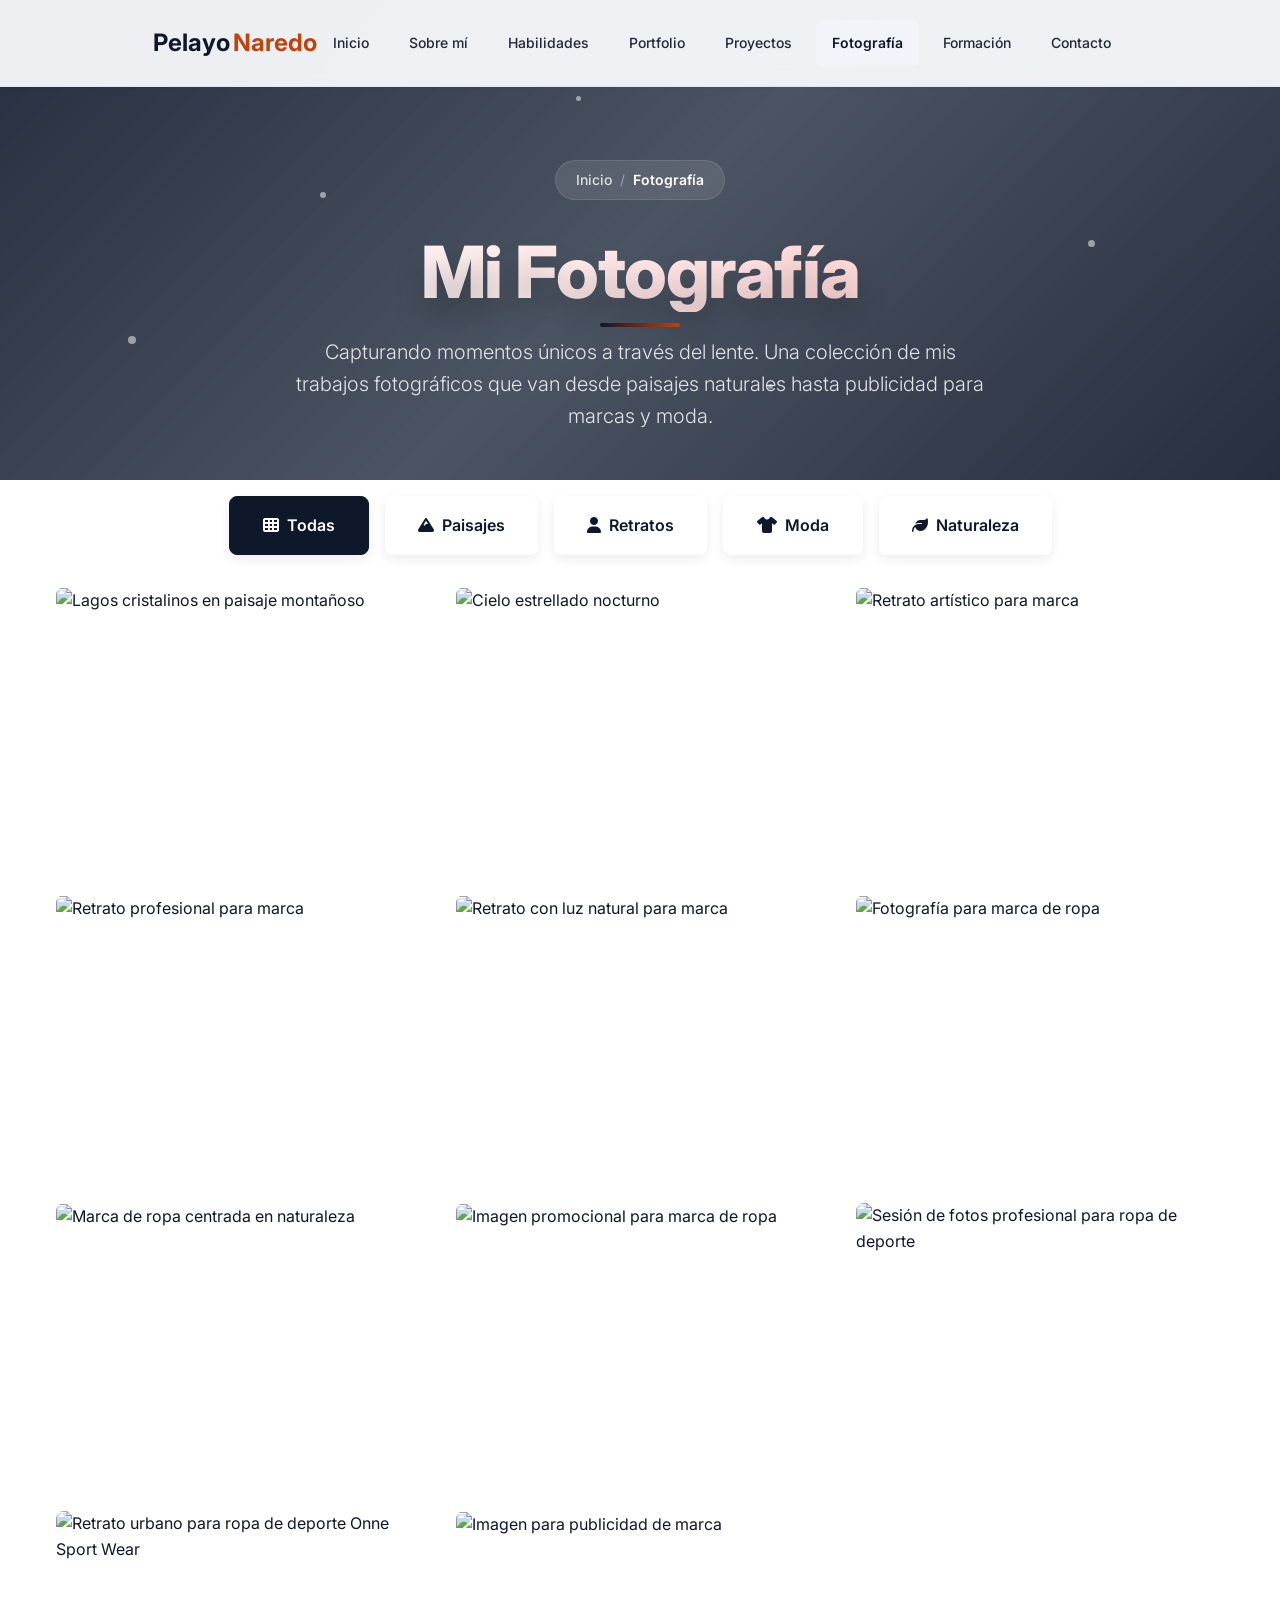
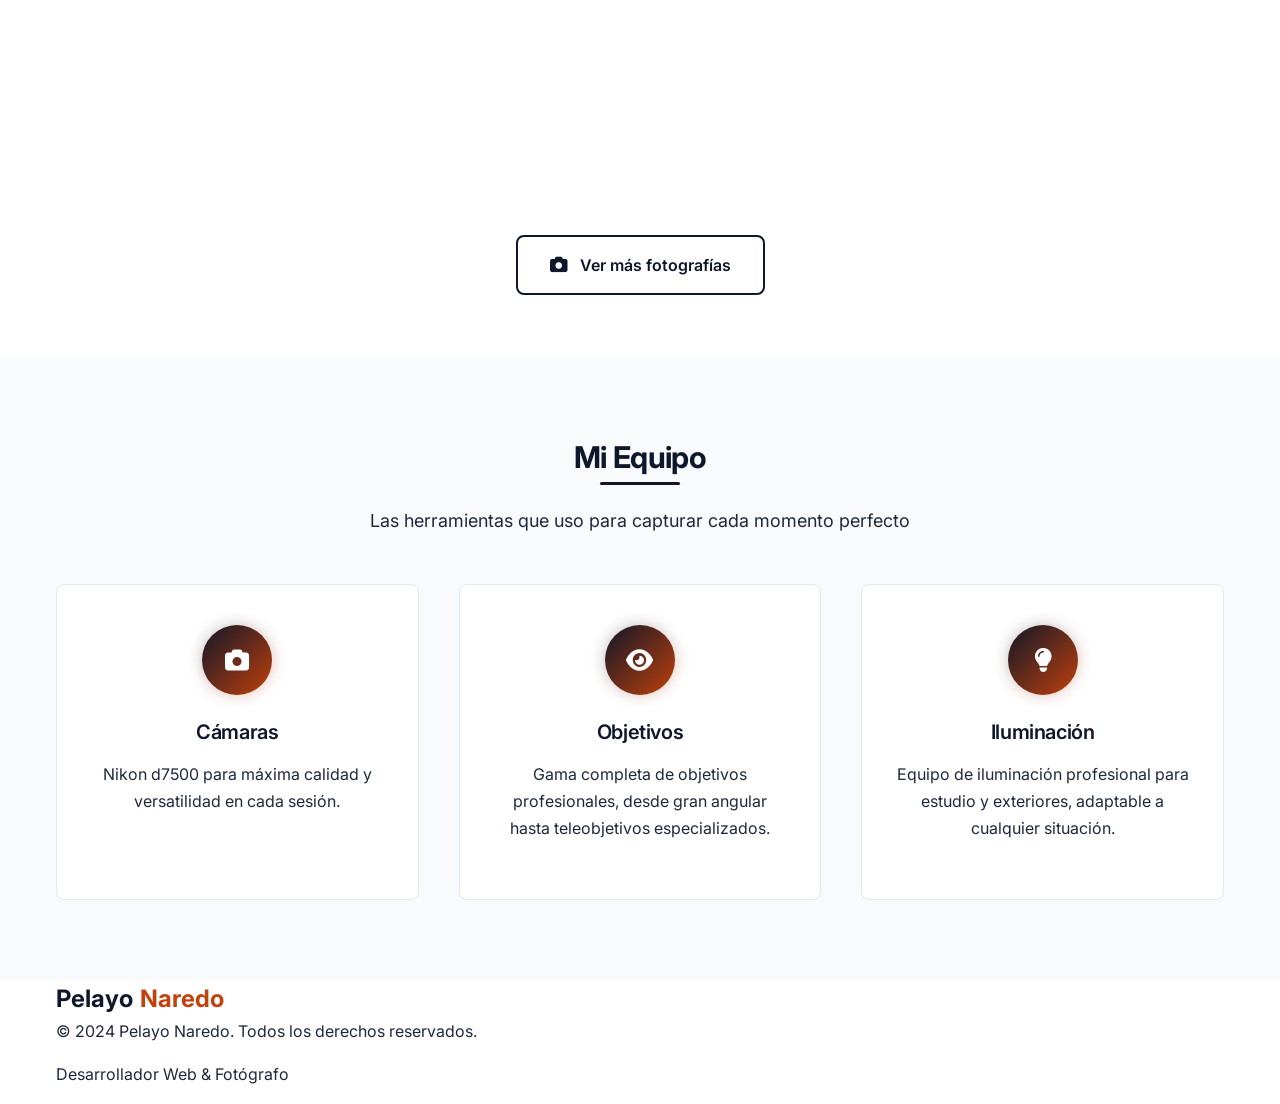
==== commit 70043e0d: "actualizada pagina de fotografía" ====
--- a/photography/index.html
+++ b/photography/index.html
@@ -37,11 +37,16 @@
       href="https://fonts.googleapis.com/css2?family=Inter:wght@300;400;500;600;700&family=Playfair+Display:wght@400;500;600;700&display=swap"
       rel="stylesheet"
     />
-
     <!-- Font Awesome -->
     <link
       rel="stylesheet"
       href="https://cdnjs.cloudflare.com/ajax/libs/font-awesome/6.4.0/css/all.min.css"
+    />
+
+    <!-- Bootstrap CSS -->
+    <link
+      href="https://cdn.jsdelivr.net/npm/bootstrap@5.3.0/dist/css/bootstrap.min.css"
+      rel="stylesheet"
     />
 
     <!-- AOS Animation Library -->
@@ -121,7 +126,7 @@
           <p class="page-subtitle">
             Capturando momentos únicos a través del lente. Una colección de mis
             trabajos fotográficos que van desde paisajes naturales hasta
-            retratos íntimos.
+            publicidad para marcas y moda.
           </p>
         </div>
       </div>
@@ -155,9 +160,9 @@
             <i class="fas fa-user" aria-hidden="true"></i>
             Retratos
           </button>
-          <button class="filter-btn" data-filter="events" aria-pressed="false">
-            <i class="fas fa-calendar-day" aria-hidden="true"></i>
-            Eventos
+          <button class="filter-btn" data-filter="fashion" aria-pressed="false">
+            <i class="fas fa-shirt" aria-hidden="true"></i>
+            Moda
           </button>
           <button class="filter-btn" data-filter="nature" aria-pressed="false">
             <i class="fas fa-leaf" aria-hidden="true"></i>
@@ -190,21 +195,14 @@
                   <p class="photo-category">Paisajes • Naturaleza</p>
                 </div>
                 <div class="photo-actions">
-                  <a
-                    href="../images/fotografía/lagos01.jpg"
-                    data-lightbox="gallery"
-                    data-title="Lagos Cristalinos - Capturando la serenidad de las aguas montañosas"
-                    class="photo-action-btn"
-                    aria-label="Ver imagen en tamaño completo"
-                  >
-                    <i class="fas fa-expand" aria-hidden="true"></i>
-                  </a>
-                  <button
-                    class="photo-action-btn photo-info-btn"
-                    data-photo="lagos01"
-                    aria-label="Ver información de la foto"
-                  >
-                    <i class="fas fa-info" aria-hidden="true"></i>
+                  <button
+                    class="photo-action-btn photo-expand-btn"
+                    data-image="../images/fotografía/lagos01.jpg"
+                    data-title="Lagos Cristalinos"
+                    data-description="Capturando la serenidad de las aguas montañosas"
+                    aria-label="Ampliar imagen"
+                  >
+                    <i class="fas fa-expand" aria-hidden="true"></i>
                   </button>
                 </div>
               </div>
@@ -230,21 +228,14 @@
                   <p class="photo-category">Paisajes • Nocturna</p>
                 </div>
                 <div class="photo-actions">
-                  <a
-                    href="../images/fotografía/estrellas01.jpg"
-                    data-lightbox="gallery"
-                    data-title="Cielo Estrellado - La magia de la fotografía nocturna"
-                    class="photo-action-btn"
-                    aria-label="Ver imagen en tamaño completo"
-                  >
-                    <i class="fas fa-expand" aria-hidden="true"></i>
-                  </a>
-                  <button
-                    class="photo-action-btn photo-info-btn"
-                    data-photo="estrellas01"
-                    aria-label="Ver información de la foto"
-                  >
-                    <i class="fas fa-info" aria-hidden="true"></i>
+                  <button
+                    class="photo-action-btn photo-expand-btn"
+                    data-image="../images/fotografía/estrellas01.jpg"
+                    data-title="Cielo Estrellado"
+                    data-description="La magia de la fotografía nocturna"
+                    aria-label="Ampliar imagen"
+                  >
+                    <i class="fas fa-expand" aria-hidden="true"></i>
                   </button>
                 </div>
               </div>
@@ -261,30 +252,23 @@
             <div class="photo-container">
               <img
                 src="../images/fotografía/db1.jpg"
-                alt="Retrato artístico en blanco y negro"
-                loading="lazy"
-              />
-              <div class="photo-overlay">
-                <div class="photo-info">
-                  <h3 class="photo-title">Retrato Artístico</h3>
-                  <p class="photo-category">Retratos • B&N</p>
-                </div>
-                <div class="photo-actions">
-                  <a
-                    href="../images/fotografía/db1.jpg"
-                    data-lightbox="gallery"
-                    data-title="Retrato Artístico - Expresión y emoción en blanco y negro"
-                    class="photo-action-btn"
-                    aria-label="Ver imagen en tamaño completo"
-                  >
-                    <i class="fas fa-expand" aria-hidden="true"></i>
-                  </a>
-                  <button
-                    class="photo-action-btn photo-info-btn"
-                    data-photo="db1"
-                    aria-label="Ver información de la foto"
-                  >
-                    <i class="fas fa-info" aria-hidden="true"></i>
+                alt="Retrato artístico para marca"
+                loading="lazy"
+              />
+              <div class="photo-overlay">
+                <div class="photo-info">
+                  <h3 class="photo-title">Deal Black Wear</h3>
+                  <p class="photo-category">Retratos • Marcas</p>
+                </div>
+                <div class="photo-actions">
+                  <button
+                    class="photo-action-btn photo-expand-btn"
+                    data-image="../images/fotografía/db1.jpg"
+                    data-title="Deal Black Wear"
+                    data-description="Retrato artístico con enfoque profesional"
+                    aria-label="Ampliar imagen"
+                  >
+                    <i class="fas fa-expand" aria-hidden="true"></i>
                   </button>
                 </div>
               </div>
@@ -301,30 +285,23 @@
             <div class="photo-container">
               <img
                 src="../images/fotografía/db2.jpg"
-                alt="Retrato profesional"
-                loading="lazy"
-              />
-              <div class="photo-overlay">
-                <div class="photo-info">
-                  <h3 class="photo-title">Retrato Profesional</h3>
-                  <p class="photo-category">Retratos • Estudio</p>
-                </div>
-                <div class="photo-actions">
-                  <a
-                    href="../images/fotografía/db2.jpg"
-                    data-lightbox="gallery"
-                    data-title="Retrato Profesional - Iluminación y composición estudiada"
-                    class="photo-action-btn"
-                    aria-label="Ver imagen en tamaño completo"
-                  >
-                    <i class="fas fa-expand" aria-hidden="true"></i>
-                  </a>
-                  <button
-                    class="photo-action-btn photo-info-btn"
-                    data-photo="db2"
-                    aria-label="Ver información de la foto"
-                  >
-                    <i class="fas fa-info" aria-hidden="true"></i>
+                alt="Retrato profesional para marca"
+                loading="lazy"
+              />
+              <div class="photo-overlay">
+                <div class="photo-info">
+                  <h3 class="photo-title">Deal Black Wear</h3>
+                  <p class="photo-category">Retratos • Luz natural</p>
+                </div>
+                <div class="photo-actions">
+                  <button
+                    class="photo-action-btn photo-expand-btn"
+                    data-image="../images/fotografía/db2.jpg"
+                    data-title="Deal Black Wear"
+                    data-description="Retrato profesional con luz natural"
+                    aria-label="Ampliar imagen"
+                  >
+                    <i class="fas fa-expand" aria-hidden="true"></i>
                   </button>
                 </div>
               </div>
@@ -341,30 +318,23 @@
             <div class="photo-container">
               <img
                 src="../images/fotografía/db3.jpg"
-                alt="Retrato con luz natural"
-                loading="lazy"
-              />
-              <div class="photo-overlay">
-                <div class="photo-info">
-                  <h3 class="photo-title">Luz Natural</h3>
+                alt="Retrato con luz natural para marca"
+                loading="lazy"
+              />
+              <div class="photo-overlay">
+                <div class="photo-info">
+                  <h3 class="photo-title">Deal Black Wear</h3>
                   <p class="photo-category">Retratos • Exterior</p>
                 </div>
                 <div class="photo-actions">
-                  <a
-                    href="../images/fotografía/db3.jpg"
-                    data-lightbox="gallery"
-                    data-title="Luz Natural - Aprovechando la iluminación dorada"
-                    class="photo-action-btn"
-                    aria-label="Ver imagen en tamaño completo"
-                  >
-                    <i class="fas fa-expand" aria-hidden="true"></i>
-                  </a>
-                  <button
-                    class="photo-action-btn photo-info-btn"
-                    data-photo="db3"
-                    aria-label="Ver información de la foto"
-                  >
-                    <i class="fas fa-info" aria-hidden="true"></i>
+                  <button
+                    class="photo-action-btn photo-expand-btn"
+                    data-image="../images/fotografía/db3.jpg"
+                    data-title="Deal Black Wear"
+                    data-description="Luz natural - Aprovechando la iluminación dorada"
+                    aria-label="Ampliar imagen"
+                  >
+                    <i class="fas fa-expand" aria-hidden="true"></i>
                   </button>
                 </div>
               </div>
@@ -374,37 +344,30 @@
           <!-- Hotel HH1 -->
           <article
             class="photo-item"
-            data-category="events"
+            data-category="fashion"
             data-aos="fade-up"
             data-aos-delay="350"
           >
             <div class="photo-container">
               <img
                 src="../images/fotografía/hh1.jpg"
-                alt="Fotografía de evento en hotel"
-                loading="lazy"
-              />
-              <div class="photo-overlay">
-                <div class="photo-info">
-                  <h3 class="photo-title">Evento Corporativo</h3>
-                  <p class="photo-category">Eventos • Hotel</p>
-                </div>
-                <div class="photo-actions">
-                  <a
-                    href="../images/fotografía/hh1.jpg"
-                    data-lightbox="gallery"
-                    data-title="Evento Corporativo - Capturando momentos profesionales"
-                    class="photo-action-btn"
-                    aria-label="Ver imagen en tamaño completo"
-                  >
-                    <i class="fas fa-expand" aria-hidden="true"></i>
-                  </a>
-                  <button
-                    class="photo-action-btn photo-info-btn"
-                    data-photo="hh1"
-                    aria-label="Ver información de la foto"
-                  >
-                    <i class="fas fa-info" aria-hidden="true"></i>
+                alt="Fotografía para marca de ropa"
+                loading="lazy"
+              />
+              <div class="photo-overlay">
+                <div class="photo-info">
+                  <h3 class="photo-title">High Hope Clothing</h3>
+                  <p class="photo-category">Retrato • Exterior</p>
+                </div>
+                <div class="photo-actions">
+                  <button
+                    class="photo-action-btn photo-expand-btn"
+                    data-image="../images/fotografía/hh1.jpg"
+                    data-title="High Hope Clothing"
+                    data-description="Evento corporativo - Capturando momentos profesionales"
+                    aria-label="Ampliar imagen"
+                  >
+                    <i class="fas fa-expand" aria-hidden="true"></i>
                   </button>
                 </div>
               </div>
@@ -414,37 +377,30 @@
           <!-- Hotel HH2 -->
           <article
             class="photo-item"
-            data-category="events"
+            data-category="fashion"
             data-aos="fade-up"
             data-aos-delay="400"
           >
             <div class="photo-container">
               <img
                 src="../images/fotografía/hh2.jpg"
-                alt="Detalle de evento gastronómico"
-                loading="lazy"
-              />
-              <div class="photo-overlay">
-                <div class="photo-info">
-                  <h3 class="photo-title">Gastronomía</h3>
-                  <p class="photo-category">Eventos • Culinario</p>
-                </div>
-                <div class="photo-actions">
-                  <a
-                    href="../images/fotografía/hh2.jpg"
-                    data-lightbox="gallery"
-                    data-title="Gastronomía - Arte culinario en cada detalle"
-                    class="photo-action-btn"
-                    aria-label="Ver imagen en tamaño completo"
-                  >
-                    <i class="fas fa-expand" aria-hidden="true"></i>
-                  </a>
-                  <button
-                    class="photo-action-btn photo-info-btn"
-                    data-photo="hh2"
-                    aria-label="Ver información de la foto"
-                  >
-                    <i class="fas fa-info" aria-hidden="true"></i>
+                alt="Marca de ropa centrada en naturaleza"
+                loading="lazy"
+              />
+              <div class="photo-overlay">
+                <div class="photo-info">
+                  <h3 class="photo-title">High Hope Clothing</h3>
+                  <p class="photo-category">Retratos • Moda</p>
+                </div>
+                <div class="photo-actions">
+                  <button
+                    class="photo-action-btn photo-expand-btn"
+                    data-image="../images/fotografía/hh2.jpg"
+                    data-title="High Hope Clothing"
+                    data-description="Gastronomía - Arte culinario en cada detalle"
+                    aria-label="Ampliar imagen"
+                  >
+                    <i class="fas fa-expand" aria-hidden="true"></i>
                   </button>
                 </div>
               </div>
@@ -454,37 +410,30 @@
           <!-- Hotel HH3 -->
           <article
             class="photo-item"
-            data-category="events"
+            data-category="fashion"
             data-aos="fade-up"
             data-aos-delay="450"
           >
             <div class="photo-container">
               <img
                 src="../images/fotografía/hh3.jpg"
-                alt="Ambiente de evento nocturno"
-                loading="lazy"
-              />
-              <div class="photo-overlay">
-                <div class="photo-info">
-                  <h3 class="photo-title">Ambiente Nocturno</h3>
-                  <p class="photo-category">Eventos • Noche</p>
-                </div>
-                <div class="photo-actions">
-                  <a
-                    href="../images/fotografía/hh3.jpg"
-                    data-lightbox="gallery"
-                    data-title="Ambiente Nocturno - La elegancia de la noche"
-                    class="photo-action-btn"
-                    aria-label="Ver imagen en tamaño completo"
-                  >
-                    <i class="fas fa-expand" aria-hidden="true"></i>
-                  </a>
-                  <button
-                    class="photo-action-btn photo-info-btn"
-                    data-photo="hh3"
-                    aria-label="Ver información de la foto"
-                  >
-                    <i class="fas fa-info" aria-hidden="true"></i>
+                alt="Imagen promocional para marca de ropa"
+                loading="lazy"
+              />
+              <div class="photo-overlay">
+                <div class="photo-info">
+                  <h3 class="photo-title">High Hope Clothing</h3>
+                  <p class="photo-category">Retratos • Luz natural</p>
+                </div>
+                <div class="photo-actions">
+                  <button
+                    class="photo-action-btn photo-expand-btn"
+                    data-image="../images/fotografía/hh3.jpg"
+                    data-title="High Hope Clothing"
+                    data-description="Ambiente nocturno - La elegancia de la noche"
+                    aria-label="Ampliar imagen"
+                  >
+                    <i class="fas fa-expand" aria-hidden="true"></i>
                   </button>
                 </div>
               </div>
@@ -494,37 +443,30 @@
           <!-- ONNE 1 -->
           <article
             class="photo-item"
-            data-category="portraits events"
+            data-category="portraits"
             data-aos="fade-up"
             data-aos-delay="500"
           >
             <div class="photo-container">
               <img
                 src="../images/fotografía/onne1.jpg"
-                alt="Sesión de fotos profesional"
-                loading="lazy"
-              />
-              <div class="photo-overlay">
-                <div class="photo-info">
-                  <h3 class="photo-title">Sesión Profesional</h3>
+                alt="Sesión de fotos profesional para ropa de deporte"
+                loading="lazy"
+              />
+              <div class="photo-overlay">
+                <div class="photo-info">
+                  <h3 class="photo-title">Onne Sport Wear</h3>
                   <p class="photo-category">Retratos • Moda</p>
                 </div>
                 <div class="photo-actions">
-                  <a
-                    href="../images/fotografía/onne1.jpg"
-                    data-lightbox="gallery"
-                    data-title="Sesión Profesional - Estilo y personalidad"
-                    class="photo-action-btn"
-                    aria-label="Ver imagen en tamaño completo"
-                  >
-                    <i class="fas fa-expand" aria-hidden="true"></i>
-                  </a>
-                  <button
-                    class="photo-action-btn photo-info-btn"
-                    data-photo="onne1"
-                    aria-label="Ver información de la foto"
-                  >
-                    <i class="fas fa-info" aria-hidden="true"></i>
+                  <button
+                    class="photo-action-btn photo-expand-btn"
+                    data-image="../images/fotografía/onne1.jpg"
+                    data-title="Onne Sport Wear"
+                    data-description="Sesión profesional - Estilo y personalidad"
+                    aria-label="Ampliar imagen"
+                  >
+                    <i class="fas fa-expand" aria-hidden="true"></i>
                   </button>
                 </div>
               </div>
@@ -541,30 +483,23 @@
             <div class="photo-container">
               <img
                 src="../images/fotografía/onne2.jpg"
-                alt="Retrato urbano"
-                loading="lazy"
-              />
-              <div class="photo-overlay">
-                <div class="photo-info">
-                  <h3 class="photo-title">Retrato Urbano</h3>
-                  <p class="photo-category">Retratos • Urbano</p>
-                </div>
-                <div class="photo-actions">
-                  <a
-                    href="../images/fotografía/onne2.jpg"
-                    data-lightbox="gallery"
-                    data-title="Retrato Urbano - Conexión con el entorno"
-                    class="photo-action-btn"
-                    aria-label="Ver imagen en tamaño completo"
-                  >
-                    <i class="fas fa-expand" aria-hidden="true"></i>
-                  </a>
-                  <button
-                    class="photo-action-btn photo-info-btn"
-                    data-photo="onne2"
-                    aria-label="Ver información de la foto"
-                  >
-                    <i class="fas fa-info" aria-hidden="true"></i>
+                alt="Retrato urbano para ropa de deporte Onne Sport Wear"
+                loading="lazy"
+              />
+              <div class="photo-overlay">
+                <div class="photo-info">
+                  <h3 class="photo-title">Onne Sport Wear</h3>
+                  <p class="photo-category">Retratos • Deportes</p>
+                </div>
+                <div class="photo-actions">
+                  <button
+                    class="photo-action-btn photo-expand-btn"
+                    data-image="../images/fotografía/onne2.jpg"
+                    data-title="Onne Sport Wear"
+                    data-description="Retrato urbano - Conexión con el entorno"
+                    aria-label="Ampliar imagen"
+                  >
+                    <i class="fas fa-expand" aria-hidden="true"></i>
                   </button>
                 </div>
               </div>
@@ -581,30 +516,23 @@
             <div class="photo-container">
               <img
                 src="../images/fotografía/onne3.jpg"
-                alt="Expresión artística"
-                loading="lazy"
-              />
-              <div class="photo-overlay">
-                <div class="photo-info">
-                  <h3 class="photo-title">Expresión Artística</h3>
-                  <p class="photo-category">Retratos • Arte</p>
-                </div>
-                <div class="photo-actions">
-                  <a
-                    href="../images/fotografía/onne3.jpg"
-                    data-lightbox="gallery"
-                    data-title="Expresión Artística - Emociones capturadas"
-                    class="photo-action-btn"
-                    aria-label="Ver imagen en tamaño completo"
-                  >
-                    <i class="fas fa-expand" aria-hidden="true"></i>
-                  </a>
-                  <button
-                    class="photo-action-btn photo-info-btn"
-                    data-photo="onne3"
-                    aria-label="Ver información de la foto"
-                  >
-                    <i class="fas fa-info" aria-hidden="true"></i>
+                alt="Imagen para publicidad de marca"
+                loading="lazy"
+              />
+              <div class="photo-overlay">
+                <div class="photo-info">
+                  <h3 class="photo-title">Onne Sport Wear</h3>
+                  <p class="photo-category">Retratos • Marcas</p>
+                </div>
+                <div class="photo-actions">
+                  <button
+                    class="photo-action-btn photo-expand-btn"
+                    data-image="../images/fotografía/onne3.jpg"
+                    data-title="Onne Sport Wear"
+                    data-description="Expresión artística - Emociones capturadas"
+                    aria-label="Ampliar imagen"
+                  >
+                    <i class="fas fa-expand" aria-hidden="true"></i>
                   </button>
                 </div>
               </div>
@@ -621,20 +549,19 @@
         </div>
       </div>
     </main>
-
-    <!-- Photo Info Modal -->
+    <!-- Photo Modal -->
     <div
       class="modal fade"
-      id="photoInfoModal"
+      id="photoModal"
       tabindex="-1"
-      aria-labelledby="photoInfoModalLabel"
+      aria-labelledby="photoModalLabel"
       aria-hidden="true"
     >
-      <div class="modal-dialog modal-lg">
+      <div class="modal-dialog modal-xl">
         <div class="modal-content">
           <div class="modal-header">
-            <h2 class="modal-title" id="photoInfoModalLabel">
-              Información de la Fotografía
+            <h2 class="modal-title" id="photoModalLabel">
+              <!-- Titulo dinamico -->
             </h2>
             <button
               type="button"
@@ -646,8 +573,9 @@
             </button>
           </div>
           <div class="modal-body">
-            <div id="photo-info-content">
-              <!-- Content will be loaded dynamically -->
+            <div class="photo-modal-content">
+              <img id="modalImage" src="" alt="" class="modal-image" />
+              <p id="modalDescription" class="modal-description"></p>
             </div>
           </div>
         </div>
@@ -671,8 +599,7 @@
             </div>
             <h3 class="equipment-title">Cámaras</h3>
             <p class="equipment-description">
-              Canon EOS R5, Sony α7R IV para máxima calidad y versatilidad en
-              cada sesión.
+              Nikon d7500 para máxima calidad y versatilidad en cada sesión.
             </p>
           </div>
 
@@ -722,8 +649,8 @@
         </div>
       </div>
     </footer>
-
     <!-- Scripts -->
+    <script src="https://cdn.jsdelivr.net/npm/bootstrap@5.3.0/dist/js/bootstrap.bundle.min.js"></script>
     <script src="https://unpkg.com/aos@2.3.1/dist/aos.js"></script>
     <script src="https://cdnjs.cloudflare.com/ajax/libs/lightbox2/2.11.4/js/lightbox.min.js"></script>
     <script src="../js/script.js"></script>
--- a/css/style.css
+++ b/css/style.css
@@ -758,6 +758,7 @@
 
 .hero-background {
   position: absolute;
+  background-color: #181818;
   top: 0;
   left: 0;
   width: 100%;
@@ -771,11 +772,13 @@
   left: 0;
   width: 100%;
   height: 100%;
-  background: var(--gradient-overlay);
+
   z-index: -1;
 }
 
 .hero-image {
+  filter: blur(3px);
+  opacity: 0.7;
   width: 100%;
   height: 100%;
   object-fit: cover;
@@ -840,7 +843,7 @@
 .hero-scroll {
   position: absolute;
   bottom: 2rem;
-  left: 44%;
+  left: 50%;
   z-index: 1;
 }
 
@@ -869,8 +872,6 @@
 .scroll-arrow::after {
   content: "";
   position: absolute;
-  bottom: -5px;
-  left: -4px;
   width: 10px;
   height: 10px;
   border-right: 2px solid white;
@@ -957,6 +958,7 @@
 
 .about-content {
   display: grid;
+  grid-template-columns: 1fr;
   gap: 3rem;
   align-items: start;
   position: relative;
@@ -989,7 +991,7 @@
 
 .profile-img {
   width: 100%;
-  height: 700px;
+  height: 400px;
   object-fit: cover;
   object-position: top;
   border-radius: 16px;
@@ -1066,7 +1068,7 @@
 }
 
 .stat-label {
-  font-size: 0.8rem;
+  font-size: 0.5rem;
   color: var(--accent-color);
   margin-top: 0.25rem;
   display: block;
@@ -1319,7 +1321,6 @@
 }
 
 .stat-label {
-  font-size: var(--size-sm);
   color: var(--accent-primary);
   font-weight: 500;
   text-transform: uppercase;
@@ -2308,7 +2309,7 @@
 /* ===== RESPONSIVE DESIGN FOR PROFILE CARD ===== */
 
 /* Desktop Large (1200px and up) */
-@media (min-width: 1201px) {
+@media (min-width: 1200px) {
   .about-content {
     grid-template-columns: 1fr 2fr;
     gap: 4rem;
@@ -2319,8 +2320,8 @@
   }
 }
 
-/* Desktop Medium (769px to 1200px) */
-@media (max-width: 1200px) {
+/* Desktop Medium (769px to 1199px) */
+@media (max-width: 1199px) and (min-width: 769px) {
   .about-content {
     grid-template-columns: 1fr 1.5fr;
     gap: 3rem;
@@ -2331,7 +2332,7 @@
   }
 
   .profile-img {
-    height: 600px;
+    height: 400px;
   }
 }
 
@@ -2366,7 +2367,7 @@
   }
 
   .stat-label {
-    font-size: 0.75rem;
+    font-size: 0.55rem;
   }
 
   .profile-badge {
@@ -2410,7 +2411,7 @@
   }
 
   .stat-label {
-    font-size: 0.7rem;
+    font-size: 0.5rem;
     line-height: 1.2;
   }
 
@@ -2460,7 +2461,7 @@
   }
 
   .stat-label {
-    font-size: 0.8rem;
+    font-size: 0.6rem;
     order: 1;
     margin-top: 0;
   }
@@ -2503,7 +2504,7 @@
   }
 
   .stat-label {
-    font-size: 0.75rem;
+    font-size: 0.55rem;
   }
 }
 
@@ -2529,7 +2530,7 @@
 
   .stat-label {
     order: initial;
-    font-size: 0.65rem;
+    font-size: 0.55rem;
     margin-top: 0.25rem;
   }
 }
--- a/photography/css/photography.css
+++ b/photography/css/photography.css
@@ -399,12 +399,14 @@
 .photo-title {
   font-family: var(--font-display);
   font-size: var(--size-lg);
+  color: white;
   font-weight: 600;
   margin-bottom: 0.5rem;
 }
 
 .photo-category {
   font-size: var(--size-sm);
+  color: white;
   opacity: 0.8;
 }
 
@@ -783,17 +785,34 @@
 
 /* Photo Modal Styles */
 .photo-modal-content {
-  background: transparent;
+  display: flex;
+  flex-direction: column;
+  align-items: center;
+  gap: 1rem;
+  width: 100%;
+  height: 100%;
+}
+
+.modal-image {
+  max-width: 95%;
+  max-height: 70vh;
+  object-fit: contain;
+  border-radius: var(--radius-lg);
+  box-shadow: 0 25px 50px rgba(0, 0, 0, 0.3);
+  transition: transform 0.3s ease;
+}
+
+.modal-image:hover {
+  transform: scale(1.02);
+}
+
+.modal-description {
+  color: var(--text-secondary);
+  font-size: 1.1rem;
+  line-height: 1.6;
   text-align: center;
-  max-width: 95%;
-  max-height: 95%;
-}
-
-.photo-modal-content img {
-  max-width: 100%;
-  max-height: 80vh;
-  object-fit: contain;
-  border-radius: var(--border-radius);
+  margin: 0;
+  padding: 0 1rem;
 }
 
 .photo-modal-info {
@@ -841,6 +860,11 @@
   transform: translateY(-20px);
 }
 
+.modal-dialog.modal-xl {
+  max-width: 95%;
+  margin: 1rem auto;
+}
+
 .modal.show .modal-dialog {
   transform: translateY(0);
 }
@@ -859,15 +883,9 @@
   align-items: center;
   padding: 1.5rem;
   border-bottom: 1px solid var(--border-primary);
-  background: linear-gradient(
-    to right,
-    var(--primary-color),
-    var(--accent-color)
-  );
 }
 
 .modal-title {
-  color: white;
   font-family: var(--font-display);
   font-size: var(--size-xl);
   font-weight: 600;
@@ -880,7 +898,7 @@
   background: rgba(255, 255, 255, 0.2);
   border: none;
   border-radius: 50%;
-  color: white;
+
   font-size: var(--size-md);
   cursor: pointer;
   display: flex;
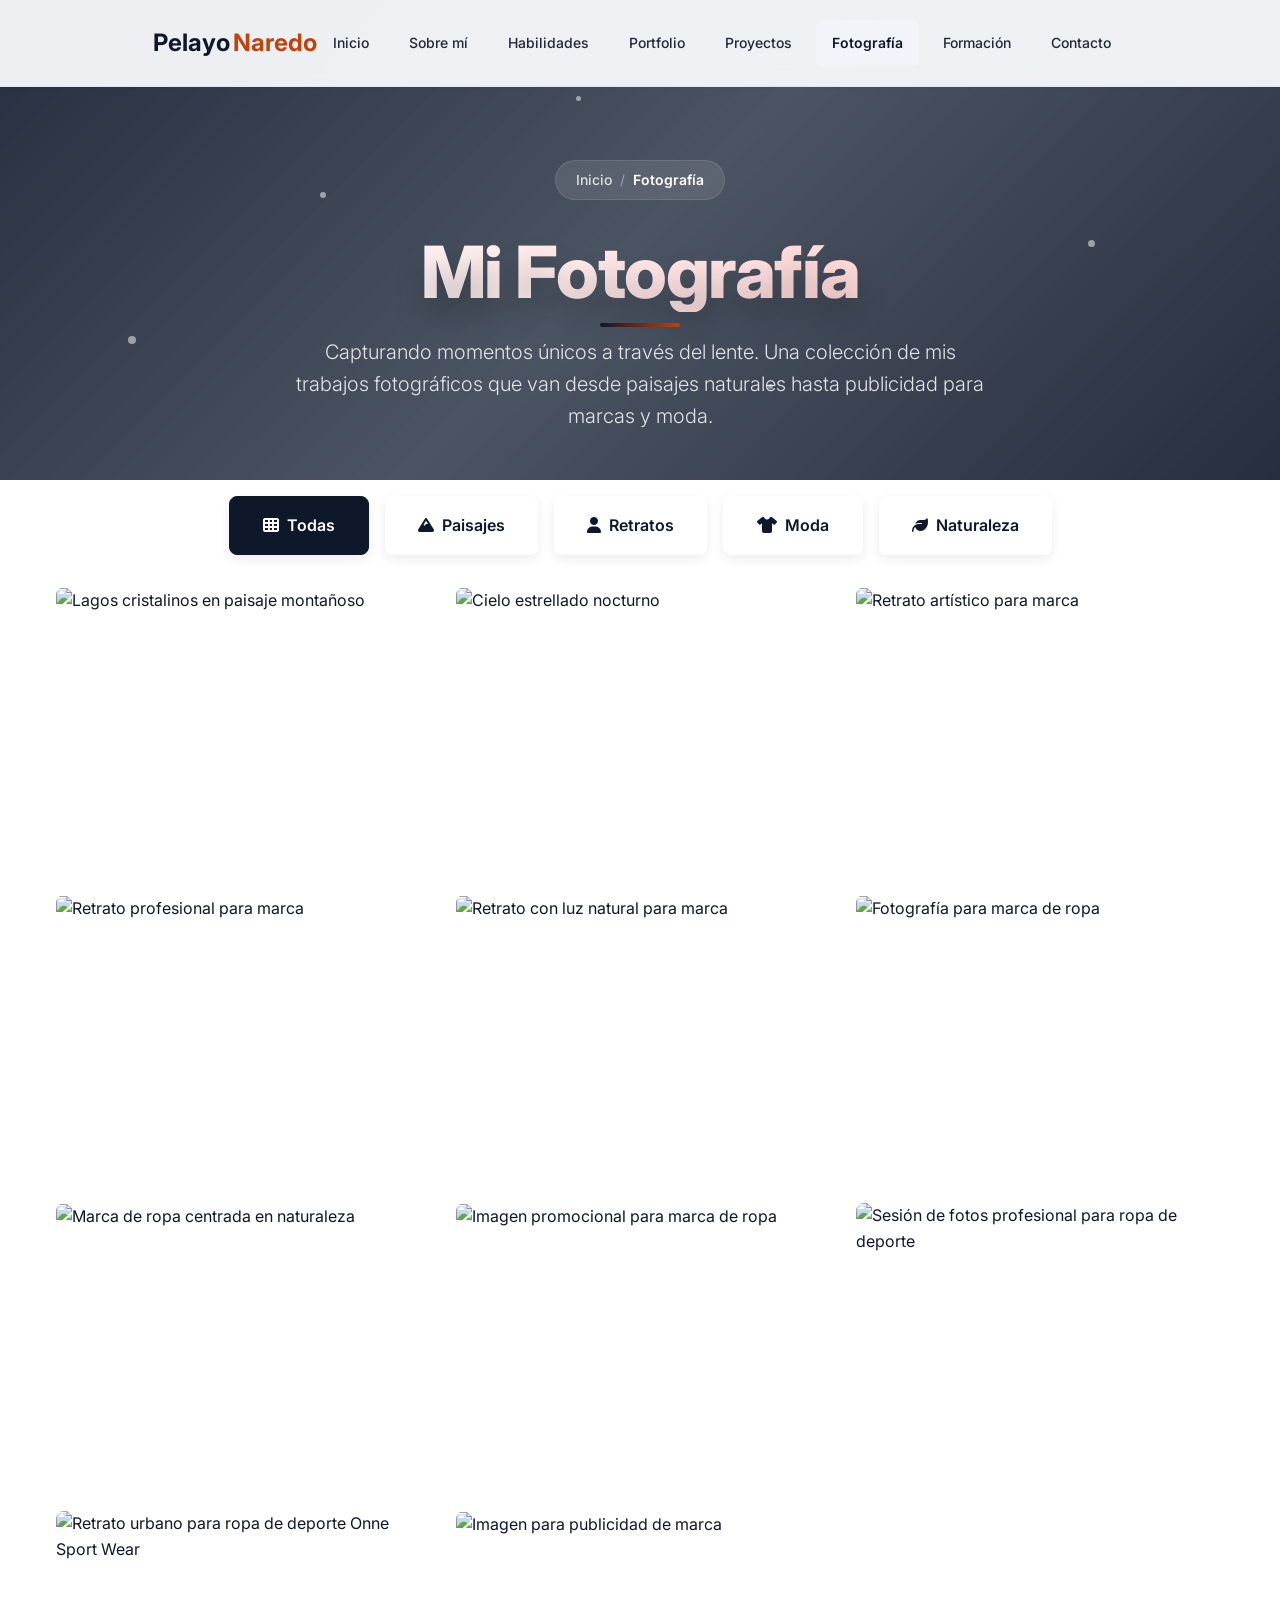
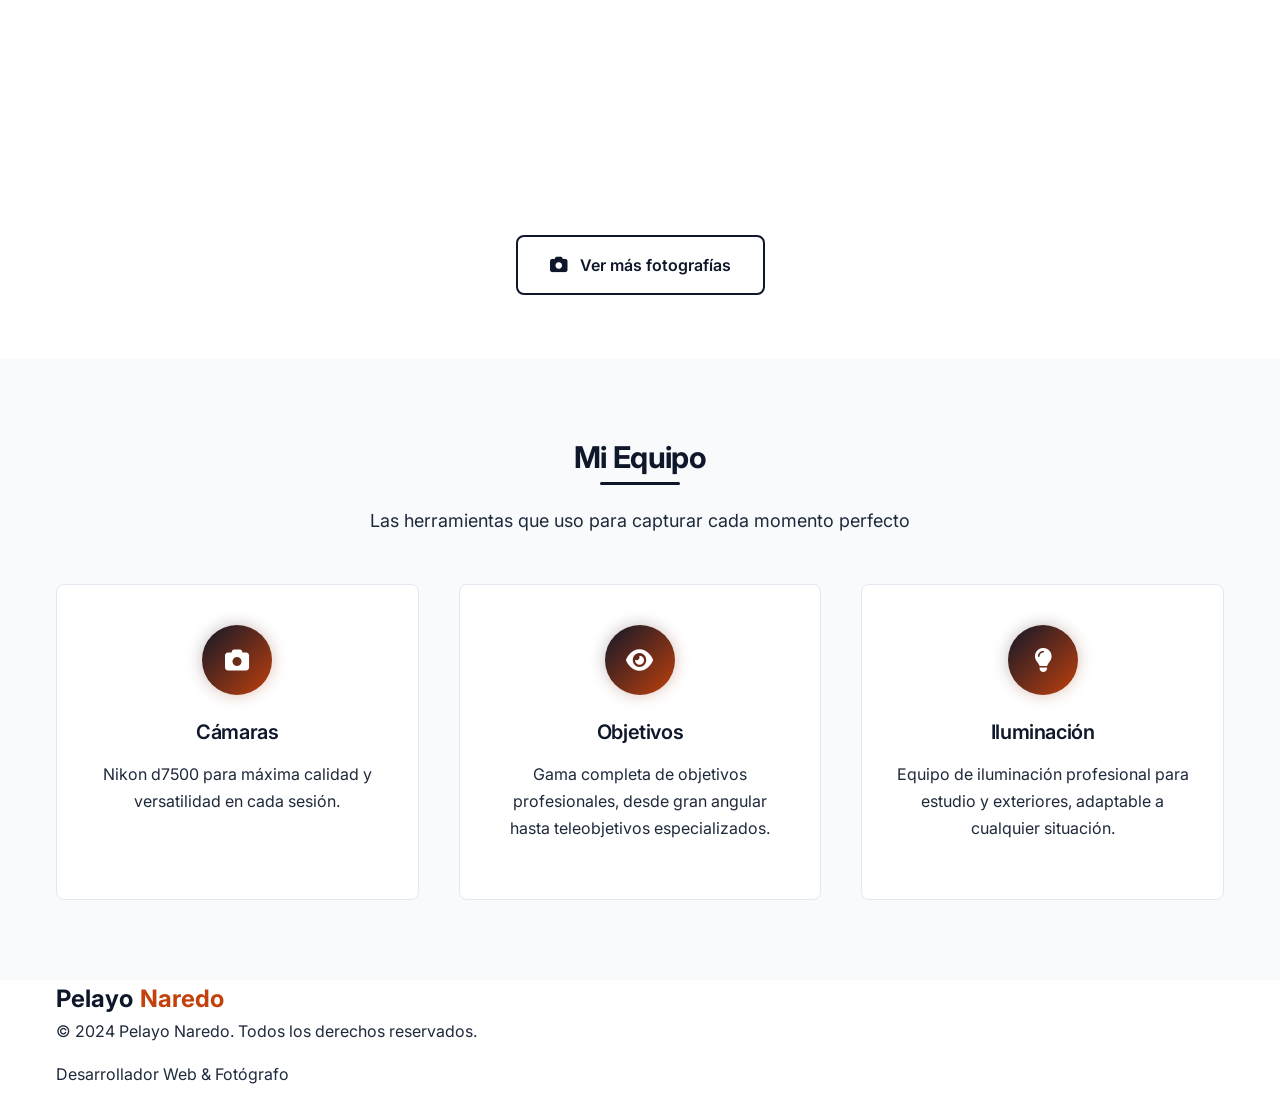
==== commit 9925a454: "proyecto agp finalizado" ====
--- a/photography/index.html
+++ b/photography/index.html
@@ -68,23 +68,21 @@
     <nav class="navbar" id="navbar">
       <div class="nav-container">
         <div class="nav-logo">
-          <a href="../index.html">
+          <a href="../">
             <span class="logo-text">Pelayo</span>
             <span class="logo-accent">Naredo</span>
           </a>
         </div>
 
         <div class="nav-menu" id="nav-menu">
-          <a href="../index.html" class="nav-link">Inicio</a>
-          <a href="../index.html#about" class="nav-link">Sobre mí</a>
-          <a href="../index.html#skills" class="nav-link">Habilidades</a>
-          <a href="../index.html#portfolio-preview" class="nav-link"
-            >Portfolio</a
-          >
-          <a href="../projects/index.html" class="nav-link">Proyectos</a>
-          <a href="./index.html" class="nav-link active">Fotografía</a>
-          <a href="../index.html#formation" class="nav-link">Formación</a>
-          <a href="../index.html#contact" class="nav-link">Contacto</a>
+          <a href="../" class="nav-link">Inicio</a>
+          <a href="../#about" class="nav-link">Sobre mí</a>
+          <a href="../#skills" class="nav-link">Habilidades</a>
+          <a href="../#portfolio-preview" class="nav-link">Portfolio</a>
+          <a href="../projects/" class="nav-link">Proyectos</a>
+          <a href="./" class="nav-link active">Fotografía</a>
+          <a href="../#formation" class="nav-link">Formación</a>
+          <a href="../#contact" class="nav-link">Contacto</a>
         </div>
 
         <button
@@ -118,7 +116,7 @@
       <div class="container">
         <div class="page-header-content" data-aos="fade-up">
           <nav aria-label="breadcrumb" class="breadcrumb">
-            <a href="../index.html" class="breadcrumb-link">Inicio</a>
+            <a href="../" class="breadcrumb-link">Inicio</a>
             <span class="breadcrumb-separator">/</span>
             <span class="breadcrumb-current">Fotografía</span>
           </nav>
--- a/css/style.css
+++ b/css/style.css
@@ -597,10 +597,173 @@
   .nav-toggle {
     display: flex;
   }
-
   /* Prevent body scroll when menu is open */
   body.nav-open {
     overflow: hidden;
+  }
+}
+
+/* ===== DROPDOWN MENU ===== */
+.nav-dropdown {
+  position: relative;
+  display: inline-block;
+}
+
+.dropdown-toggle {
+  display: flex !important;
+  align-items: center;
+  gap: 0.5rem;
+  cursor: pointer;
+}
+
+.dropdown-icon {
+  font-size: 0.75rem;
+  transition: transform var(--transition-fast);
+}
+
+.nav-dropdown:hover .dropdown-icon,
+.nav-dropdown.active .dropdown-icon {
+  transform: rotate(180deg);
+}
+
+.dropdown-menu {
+  position: absolute;
+  top: 100%;
+  left: 50%;
+  transform: translateX(-50%);
+  background: var(--bg-card);
+  border: 1px solid var(--border-primary);
+  border-radius: var(--radius-lg);
+  box-shadow: 0 8px 32px var(--shadow-lg);
+  padding: 0.75rem 0;
+  min-width: 220px;
+  opacity: 0;
+  visibility: hidden;
+  transform: translateX(-50%) translateY(-8px);
+  transition: all var(--transition-medium);
+  z-index: var(--z-dropdown);
+  -webkit-backdrop-filter: blur(16px);
+  backdrop-filter: blur(16px);
+}
+
+.nav-dropdown:hover .dropdown-menu {
+  opacity: 1;
+  visibility: visible;
+  transform: translateX(-50%) translateY(0);
+}
+
+.dropdown-item {
+  display: flex;
+  align-items: center;
+  gap: 0.75rem;
+  padding: 0.75rem 1.25rem;
+  text-decoration: none;
+  color: var(--text-secondary);
+  transition: all var(--transition-fast);
+  border: none;
+  background: transparent;
+  width: 100%;
+  text-align: left;
+}
+
+.dropdown-item:hover {
+  background: var(--primary-subtle);
+  color: var(--primary-color);
+  transform: translateX(4px);
+}
+
+.dropdown-item i {
+  font-size: 1rem;
+  color: var(--accent-color);
+  min-width: 16px;
+  text-align: center;
+}
+
+.dropdown-item span {
+  font-weight: 500;
+  font-size: var(--size-sm);
+}
+
+.dropdown-item small {
+  color: var(--text-tertiary);
+  font-size: 0.75rem;
+  font-weight: 400;
+  margin-left: auto;
+}
+
+.dropdown-item:hover small {
+  color: var(--primary-color);
+}
+
+/* Responsive dropdown styles */
+@media (max-width: 768px) {
+  .nav-dropdown {
+    width: 90%;
+    max-width: 300px;
+  }
+
+  .dropdown-toggle {
+    width: 100%;
+    justify-content: center;
+    border: 1px solid var(--border-primary);
+    background: var(--bg-card);
+    color: var(--text-primary);
+    box-shadow: 0 2px 8px var(--shadow-sm);
+    padding: 1rem 2rem;
+    font-size: var(--size-lg);
+    font-weight: 500;
+    border-radius: var(--radius-md);
+  }
+
+  .dropdown-menu {
+    position: static;
+    transform: none;
+    opacity: 0;
+    visibility: hidden;
+    max-height: 0;
+    overflow: hidden;
+    margin-top: 0.5rem;
+    border-radius: var(--radius-lg);
+    transition: all var(--transition-medium);
+    box-shadow: 0 4px 16px var(--shadow-md);
+  }
+
+  .nav-dropdown.mobile-active .dropdown-menu {
+    opacity: 1;
+    visibility: visible;
+    max-height: 200px;
+  }
+
+  .dropdown-item {
+    padding: 1rem 1.5rem;
+    justify-content: flex-start;
+    border-bottom: 1px solid var(--border-primary);
+    font-size: var(--size-base);
+  }
+
+  .dropdown-item:last-child {
+    border-bottom: none;
+  }
+
+  .dropdown-item:hover {
+    background: var(--primary-color);
+    color: var(--text-on-primary);
+    transform: none;
+  }
+
+  .dropdown-item i {
+    color: var(--accent-color);
+  }
+
+  .dropdown-item:hover i,
+  .dropdown-item:hover small {
+    color: var(--text-on-primary);
+  }
+
+  .dropdown-item small {
+    display: block;
+    margin-left: 0;
+    margin-top: 0.25rem;
   }
 }
 
@@ -2306,74 +2469,73 @@
   }
 }
 
-/* ===== RESPONSIVE DESIGN FOR PROFILE CARD ===== */
-
-/* Desktop Large (1200px and up) */
-@media (min-width: 1200px) {
-  .about-content {
-    grid-template-columns: 1fr 2fr;
-    gap: 4rem;
-  }
-
-  .profile-card {
-    max-width: 400px;
-  }
-}
-
-/* Desktop Medium (769px to 1199px) */
-@media (max-width: 1199px) and (min-width: 769px) {
-  .about-content {
-    grid-template-columns: 1fr 1.5fr;
-    gap: 3rem;
-  }
-
-  .profile-card {
-    max-width: 380px;
-  }
-
-  .profile-img {
-    height: 400px;
-  }
-}
-
-/* Tablet (577px to 768px) */
-@media (max-width: 768px) {
-  .about-content {
-    grid-template-columns: 1fr;
-    gap: 2rem;
-  }
-
-  .profile-card {
-    max-width: 100%;
-    padding: 1.5rem;
-    margin: 0 auto;
-  }
-
-  .profile-img {
-    height: 500px;
-  }
-
-  .profile-stats {
-    grid-template-columns: repeat(3, 1fr);
-    gap: 0.75rem;
-  }
-
-  .stat-box {
-    padding: 0.875rem;
-  }
-
-  .stat-number {
-    font-size: 1.25rem;
-  }
-
-  .stat-label {
-    font-size: 0.55rem;
-  }
-
-  .profile-badge {
-    font-size: 0.8rem;
-    padding: 0.4rem 0.8rem;
-  }
+/* ===== DROPDOWN MENU ===== */
+.nav-dropdown {
+  position: relative;
+  display: inline-block;
+}
+
+.dropdown-toggle {
+  display: flex !important;
+  align-items: center;
+  gap: 0.5rem;
+  cursor: pointer;
+}
+
+.dropdown-icon {
+  font-size: 0.75rem;
+  transition: transform var(--transition-fast);
+}
+
+.nav-dropdown:hover .dropdown-icon,
+.nav-dropdown.active .dropdown-icon {
+  transform: rotate(180deg);
+}
+
+.dropdown-menu {
+  position: absolute;
+  top: 100%;
+  left: 50%;
+  transform: translateX(-50%);
+  background: var(--bg-card);
+  border: 1px solid var(--border-primary);
+  border-radius: var(--radius-lg);
+  box-shadow: 0 8px 32px var(--shadow-lg);
+  padding: 0.75rem 0;
+  min-width: 220px;
+  opacity: 0;
+  visibility: hidden;
+  transform: translateX(-50%) translateY(-8px);
+  transition: all var(--transition-medium);
+  z-index: var(--z-dropdown);
+  -webkit-backdrop-filter: blur(16px);
+  backdrop-filter: blur(16px);
+}
+
+.nav-dropdown:hover .dropdown-menu {
+  opacity: 1;
+  visibility: visible;
+  transform: translateX(-50%) translateY(0);
+}
+
+.dropdown-item {
+  display: flex;
+  align-items: center;
+  gap: 0.75rem;
+  padding: 0.75rem 1.25rem;
+  text-decoration: none;
+  color: var(--text-secondary);
+  transition: all var(--transition-fast);
+  border: none;
+  background: transparent;
+  width: 100%;
+  text-align: left;
+}
+
+.dropdown-item:hover {
+  background: var(--primary-subtle);
+  color: var(--primary-color);
+  transform: translateX(4px);
 }
 
 /* Mobile Large (481px to 576px) */
